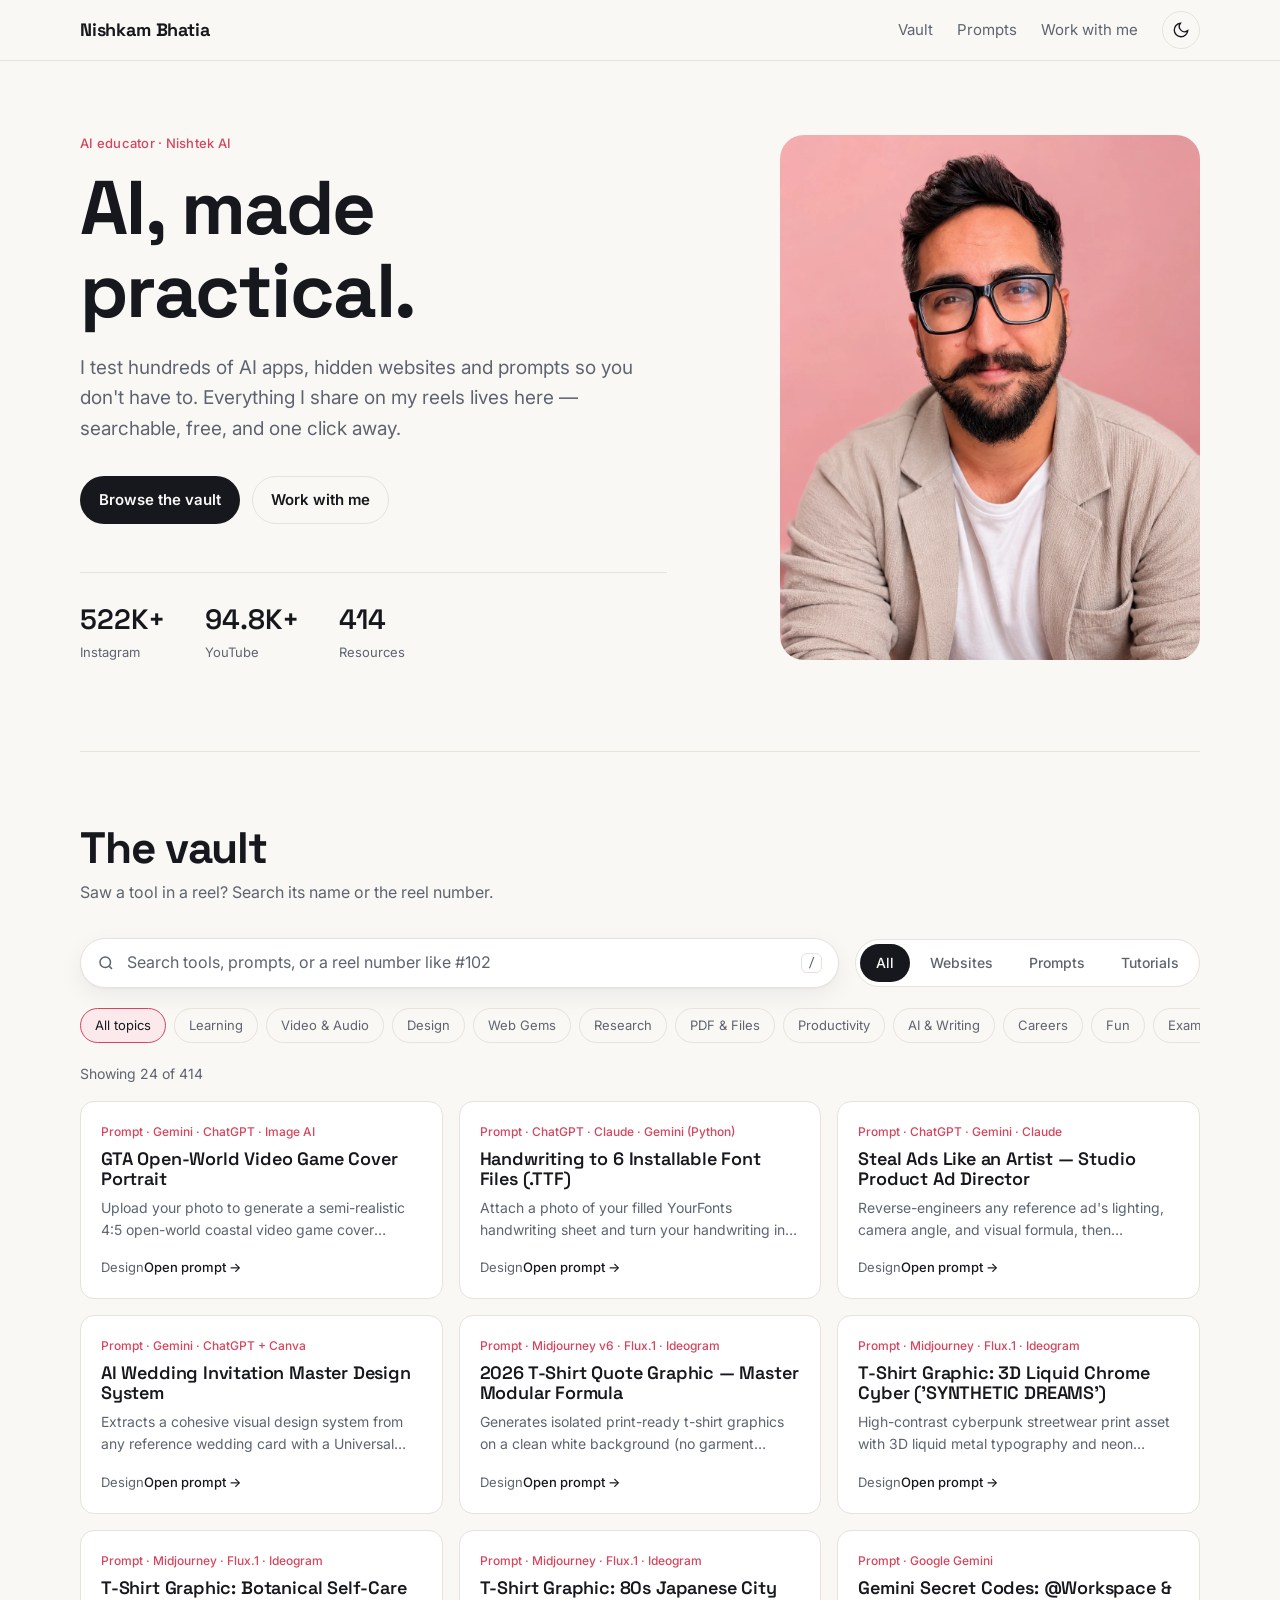
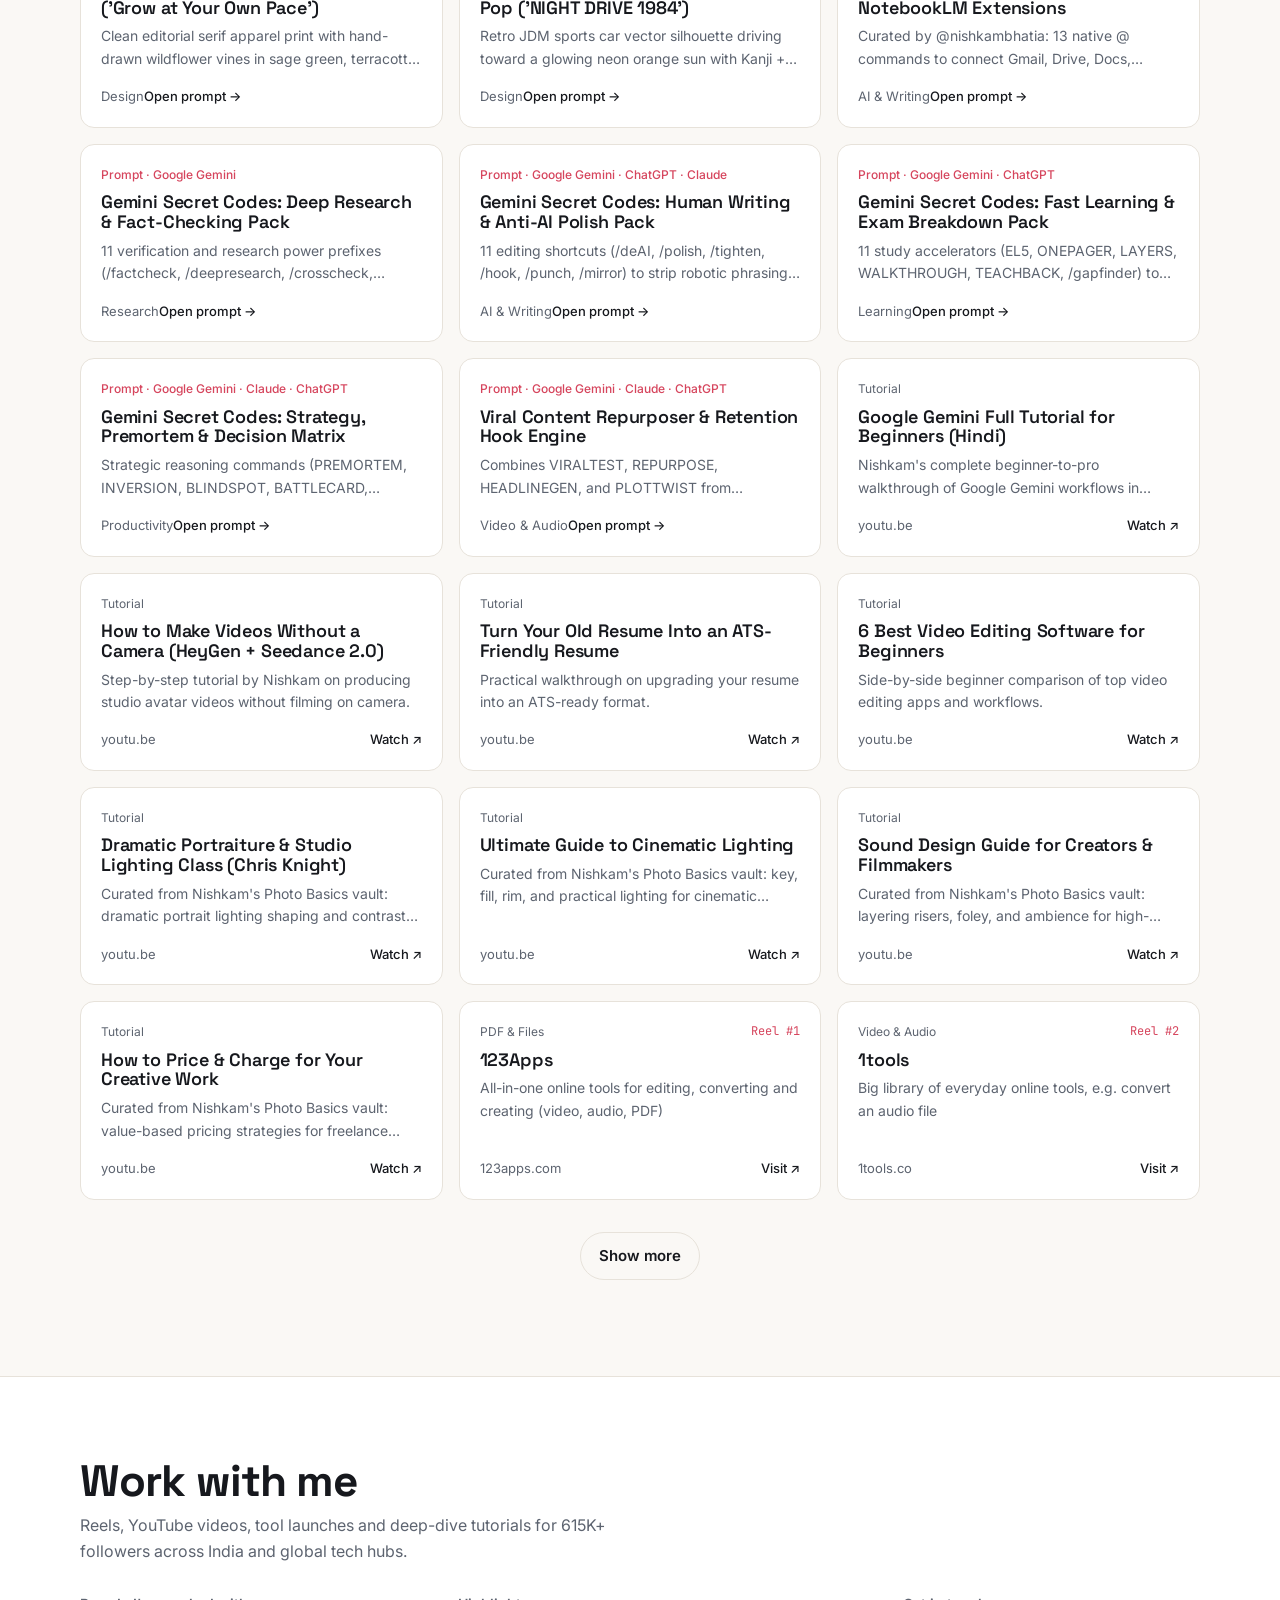
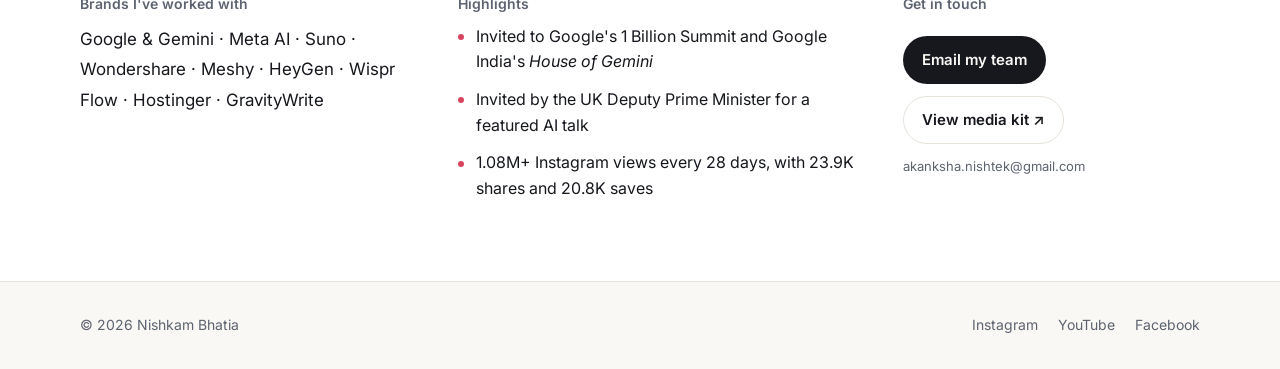
==== index.html @ 8a05dc9f "Redesign vault as a clean GitHub Pages site Split the single 438KB file into index.html, styles.css," ====
<!DOCTYPE html>
<html lang="en">
<head>
  <meta charset="UTF-8" />
  <meta name="viewport" content="width=device-width, initial-scale=1" />
  <title>Nishkam Bhatia — AI Tools, Prompts &amp; Websites</title>
  <meta name="description" content="Every AI tool, website and prompt Nishkam Bhatia (@nishkambhatia, Nishtek AI) shares — in one searchable place." />
  <meta property="og:title" content="Nishkam Bhatia — AI Tools, Prompts &amp; Websites" />
  <meta property="og:description" content="Every AI tool, website and prompt from my reels, in one searchable place." />
  <meta property="og:image" content="assets/portrait-light.webp" />
  <meta name="theme-color" content="#faf8f5" />
  <link rel="icon" href="data:image/svg+xml,<svg xmlns='http://www.w3.org/2000/svg' viewBox='0 0 64 64'><rect width='64' height='64' rx='16' fill='%2316181d'/><text x='50%' y='54%' text-anchor='middle' dominant-baseline='middle' font-family='Arial' font-weight='700' font-size='26' fill='white'>NB</text></svg>" />
  <link rel="preconnect" href="https://fonts.googleapis.com" />
  <link rel="preconnect" href="https://fonts.gstatic.com" crossorigin />
  <link href="https://fonts.googleapis.com/css2?family=Inter:wght@400;500;600&family=Space+Grotesk:wght@500;600;700&family=JetBrains+Mono:wght@400&display=swap" rel="stylesheet" />
  <script>
    try { var t = localStorage.getItem('nb_theme'); if (t) document.documentElement.dataset.theme = t; } catch (e) {}
  </script>
  <link rel="stylesheet" href="styles.css" />
</head>
<body>
  <a class="skip" href="#vault">Skip to the vault</a>

  <header class="site-header">
    <div class="wrap header-row">
      <a href="#top" class="brand">Nishkam Bhatia</a>
      <nav class="nav" aria-label="Main">
        <a href="#vault">Vault</a>
        <a href="#vault" data-jump="prompt">Prompts</a>
        <a href="#work">Work with me</a>
      </nav>
      <button type="button" id="themeBtn" class="icon-btn" aria-label="Switch light or dark theme">
        <svg class="i-moon" viewBox="0 0 24 24" aria-hidden="true"><path d="M21 12.8A9 9 0 1 1 11.2 3a7 7 0 0 0 9.8 9.8z"/></svg>
        <svg class="i-sun" viewBox="0 0 24 24" aria-hidden="true"><circle cx="12" cy="12" r="4.5"/><path d="M12 2v2M12 20v2M4.9 4.9l1.4 1.4M17.7 17.7l1.4 1.4M2 12h2M20 12h2M4.9 19.1l1.4-1.4M17.7 6.3l1.4-1.4"/></svg>
      </button>
    </div>
  </header>

  <main id="top">
    <!-- Hero -->
    <section class="hero wrap">
      <div class="hero-text">
        <p class="eyebrow">AI educator · Nishtek AI</p>
        <h1>AI, made practical.</h1>
        <p class="lead">
          I test hundreds of AI apps, hidden websites and prompts so you don't have to.
          Everything I share on my reels lives here — searchable, free, and one click away.
        </p>
        <div class="cta-row">
          <a class="btn btn-primary" href="#vault">Browse the vault</a>
          <a class="btn btn-ghost" href="#work">Work with me</a>
        </div>
        <dl class="stats">
          <div><dt>Instagram</dt><dd>522K+</dd></div>
          <div><dt>YouTube</dt><dd>94.8K+</dd></div>
          <div><dt>Resources</dt><dd id="statTotal">414</dd></div>
        </dl>
      </div>
      <figure class="portrait">
        <img class="p-light" src="assets/portrait-light.webp" alt="Nishkam Bhatia smiling, wearing glasses and a linen blazer" width="560" height="700" />
        <img class="p-dark" src="assets/portrait-dark.webp" alt="Nishkam Bhatia with arms crossed in a black t-shirt" width="560" height="700" />
      </figure>
    </section>

    <!-- Vault -->
    <section id="vault" class="vault wrap" aria-labelledby="vaultTitle">
      <div class="section-head">
        <h2 id="vaultTitle">The vault</h2>
        <p>Saw a tool in a reel? Search its name or the reel number.</p>
      </div>

      <div class="controls">
        <label class="search">
          <svg viewBox="0 0 24 24" aria-hidden="true"><circle cx="11" cy="11" r="7"/><path d="m20 20-3.5-3.5"/></svg>
          <span class="sr-only">Search the vault</span>
          <input id="search" type="search" placeholder="Search tools, prompts, or a reel number like #102" autocomplete="off" />
          <kbd>/</kbd>
        </label>

        <div class="tabs" role="tablist" aria-label="Resource type">
          <button role="tab" data-tab="all">All</button>
          <button role="tab" data-tab="website">Websites</button>
          <button role="tab" data-tab="prompt">Prompts</button>
          <button role="tab" data-tab="tutorial">Tutorials</button>
        </div>
      </div>

      <div id="chips" class="chips" aria-label="Filter by category"></div>

      <p id="count" class="count" aria-live="polite"></p>
      <div id="grid" class="grid"></div>
      <div id="empty" class="empty" hidden>
        <p>Nothing matches that yet.</p>
        <button type="button" class="btn btn-ghost" id="resetBtn">Clear filters</button>
      </div>
      <div class="more"><button type="button" id="moreBtn" class="btn btn-ghost">Show more</button></div>
    </section>

    <!-- Work with me -->
    <section id="work" class="work" aria-labelledby="workTitle">
      <div class="wrap">
        <div class="section-head">
          <h2 id="workTitle">Work with me</h2>
          <p>Reels, YouTube videos, tool launches and deep-dive tutorials for 615K+ followers across India and global tech hubs.</p>
        </div>

        <div class="work-grid">
          <div class="work-col">
            <h3>Brands I've worked with</h3>
            <p class="brands">Google &amp; Gemini · Meta AI · Suno · Wondershare · Meshy · HeyGen · Wispr Flow · Hostinger · GravityWrite</p>
          </div>
          <div class="work-col">
            <h3>Highlights</h3>
            <ul class="highlights">
              <li>Invited to Google's 1 Billion Summit and Google India's <em>House of Gemini</em></li>
              <li>Invited by the UK Deputy Prime Minister for a featured AI talk</li>
              <li>1.08M+ Instagram views every 28 days, with 23.9K shares and 20.8K saves</li>
            </ul>
          </div>
          <div class="work-col contact">
            <h3>Get in touch</h3>
            <a class="btn btn-primary" href="mailto:akanksha.nishtek@gmail.com?subject=Brand%20collaboration%20%E2%80%94%20Nishkam%20Bhatia">Email my team</a>
            <a class="btn btn-ghost" href="https://nishkam-b.github.io/nishkam-media-kit/" target="_blank" rel="noopener">View media kit ↗</a>
            <p class="small">akanksha.nishtek@gmail.com</p>
          </div>
        </div>
      </div>
    </section>
  </main>

  <footer class="footer">
    <div class="wrap footer-row">
      <p>© <span id="year">2026</span> Nishkam Bhatia</p>
      <nav aria-label="Social">
        <a href="https://www.instagram.com/nishkambhatia" target="_blank" rel="noopener">Instagram</a>
        <a href="https://www.youtube.com/@nishtek" target="_blank" rel="noopener">YouTube</a>
        <a href="https://www.facebook.com/nishtekai" target="_blank" rel="noopener">Facebook</a>
      </nav>
    </div>
  </footer>

  <!-- Prompt dialog -->
  <dialog id="promptDialog" class="dialog" aria-labelledby="pdTitle">
    <form method="dialog" class="dialog-inner">
      <header class="dialog-head">
        <div>
          <p id="pdModel" class="eyebrow"></p>
          <h3 id="pdTitle"></h3>
        </div>
        <button class="icon-btn" value="close" aria-label="Close">
          <svg viewBox="0 0 24 24" aria-hidden="true"><path d="M18 6 6 18M6 6l12 12"/></svg>
        </button>
      </header>
      <div class="dialog-body">
        <p id="pdDesc" class="muted"></p>
        <div id="pdVars" class="vars" hidden></div>
        <label for="pdText" class="label">Prompt — edit freely</label>
        <textarea id="pdText" rows="10" spellcheck="false"></textarea>
      </div>
      <footer class="dialog-foot">
        <button class="btn btn-ghost" value="close">Close</button>
        <button type="button" id="pdCopy" class="btn btn-primary">Copy prompt</button>
      </footer>
    </form>
  </dialog>

  <div id="toast" class="toast" role="status" aria-live="polite"></div>

  <script src="assets/vault.js"></script>
  <script src="app.js"></script>
</body>
</html>
---- styles.css ----
/* ---------- Tokens ---------- */
:root {
  --bg: #faf8f5;
  --surface: #ffffff;
  --ink: #16181d;
  --muted: #5d6470;
  --line: #e7e2da;
  --accent: #d6455d;          /* rose — echoes the pink portrait */
  --accent-ink: #ffffff;
  --accent-soft: #fbe9ec;
  --code-bg: #16181d;
  --code-ink: #e9edf2;
  --radius: 14px;
  --shadow: 0 1px 2px rgba(22,24,29,.04), 0 8px 24px rgba(22,24,29,.06);
  --display: 'Space Grotesk', system-ui, sans-serif;
  --body: 'Inter', system-ui, -apple-system, sans-serif;
  --mono: 'JetBrains Mono', ui-monospace, monospace;
  color-scheme: light;
}
@media (prefers-color-scheme: dark) {
  :root:not([data-theme="light"]) {
    --bg: #0d0f13; --surface: #15181e; --ink: #eef0f3; --muted: #9aa1ad; --line: #242933;
    --accent: #ff8a4c; --accent-ink: #15181e; --accent-soft: #2a1d16;
    --code-bg: #0a0c0f; --shadow: none; color-scheme: dark;
  }
}
:root[data-theme="dark"] {
  --bg: #0d0f13; --surface: #15181e; --ink: #eef0f3; --muted: #9aa1ad; --line: #242933;
  --accent: #ff8a4c; --accent-ink: #15181e; --accent-soft: #2a1d16;
  --code-bg: #0a0c0f; --shadow: none; color-scheme: dark;
}

/* ---------- Base ---------- */
*, *::before, *::after { box-sizing: border-box; }
html { scroll-behavior: smooth; scroll-padding-top: 72px; }
body {
  margin: 0; background: var(--bg); color: var(--ink);
  font: 400 16px/1.6 var(--body); -webkit-font-smoothing: antialiased;
  overflow-x: hidden;
}
h1, h2, h3 { font-family: var(--display); line-height: 1.1; letter-spacing: -0.02em; margin: 0; }
p { margin: 0; }
a { color: inherit; }
img { max-width: 100%; display: block; }
button { font: inherit; color: inherit; cursor: pointer; }
:focus-visible { outline: 2px solid var(--accent); outline-offset: 2px; border-radius: 6px; }
.wrap { width: min(1120px, 100% - 32px); margin-inline: auto; }
.sr-only { position: absolute; width: 1px; height: 1px; overflow: hidden; clip: rect(0 0 0 0); }
.skip { position: absolute; left: -999px; }
.skip:focus { left: 16px; top: 12px; z-index: 100; background: var(--surface); padding: 8px 12px; border-radius: 8px; }
.muted { color: var(--muted); }
.small { font-size: 13px; color: var(--muted); }
.eyebrow { font-size: 13px; font-weight: 500; color: var(--accent); letter-spacing: .02em; }

/* ---------- Buttons ---------- */
.btn {
  display: inline-flex; align-items: center; justify-content: center; gap: 8px;
  padding: 11px 18px; border-radius: 999px; font-weight: 600; font-size: 15px;
  text-decoration: none; border: 1px solid transparent; transition: transform .15s, background .15s, border-color .15s;
}
.btn:hover { transform: translateY(-1px); }
.btn-primary { background: var(--ink); color: var(--bg); }
.btn-ghost { background: transparent; border-color: var(--line); }
.btn-ghost:hover { border-color: var(--ink); }
.icon-btn {
  width: 38px; height: 38px; display: grid; place-items: center;
  border: 1px solid var(--line); border-radius: 999px; background: transparent;
}
.icon-btn svg { width: 18px; height: 18px; fill: none; stroke: currentColor; stroke-width: 1.8; stroke-linecap: round; }

/* ---------- Header ---------- */
.site-header {
  position: sticky; top: 0; z-index: 20;
  background: color-mix(in srgb, var(--bg) 85%, transparent);
  backdrop-filter: blur(10px); border-bottom: 1px solid var(--line);
}
.header-row { height: 60px; display: flex; align-items: center; gap: 24px; }
.brand { font-family: var(--display); font-weight: 700; font-size: 18px; text-decoration: none; letter-spacing: -0.01em; }
.nav { display: flex; gap: 24px; margin-left: auto; font-size: 15px; }
.nav a { text-decoration: none; color: var(--muted); }
.nav a:hover { color: var(--ink); }
.i-sun { display: none; }
:root[data-theme="dark"] .i-sun { display: block; }
:root[data-theme="dark"] .i-moon { display: none; }
@media (prefers-color-scheme: dark) {
  :root:not([data-theme="light"]) .i-sun { display: block; }
  :root:not([data-theme="light"]) .i-moon { display: none; }
}

/* ---------- Hero ---------- */
.hero {
  display: grid; grid-template-columns: 1.25fr 1fr; gap: 64px; align-items: center;
  padding-block: 72px 88px;
}
.hero h1 { font-size: clamp(44px, 7vw, 76px); margin: 12px 0 20px; }
.lead { font-size: 19px; color: var(--muted); max-width: 32em; }
.cta-row { display: flex; flex-wrap: wrap; gap: 12px; margin-top: 32px; }
.stats { display: flex; gap: 40px; margin: 48px 0 0; padding-top: 24px; border-top: 1px solid var(--line); }
.stats div { display: flex; flex-direction: column-reverse; }
.stats dt { font-size: 13px; color: var(--muted); }
.stats dd { margin: 0; font-family: var(--display); font-weight: 600; font-size: 28px; }
.portrait { margin: 0; justify-self: end; width: 100%; max-width: 420px; }
.portrait img { width: 100%; height: auto; aspect-ratio: 4 / 5; object-fit: cover; object-position: top; border-radius: 24px; }
.p-dark { display: none !important; }
:root[data-theme="dark"] .p-light { display: none !important; }
:root[data-theme="dark"] .p-dark { display: block !important; }
@media (prefers-color-scheme: dark) {
  :root:not([data-theme="light"]) .p-light { display: none !important; }
  :root:not([data-theme="light"]) .p-dark { display: block !important; }
}

/* ---------- Section heads ---------- */
.section-head { margin-bottom: 32px; }
.section-head h2 { font-size: clamp(32px, 4.5vw, 44px); }
.section-head p { color: var(--muted); margin-top: 8px; max-width: 36em; }

/* ---------- Vault ---------- */
.vault { padding-block: 72px 96px; border-top: 1px solid var(--line); }
.controls { display: flex; gap: 16px; align-items: center; flex-wrap: wrap; }
.search {
  flex: 1 1 360px; display: flex; align-items: center; gap: 10px;
  background: var(--surface); border: 1px solid var(--line); border-radius: 999px;
  padding: 0 16px; height: 50px; box-shadow: var(--shadow);
}
.search:focus-within { border-color: var(--ink); }
.search svg { width: 18px; height: 18px; fill: none; stroke: var(--muted); stroke-width: 2; flex: none; }
.search input { flex: 1; min-width: 0; border: 0; outline: 0; background: transparent; font: inherit; color: var(--ink); }
.search input::placeholder { color: var(--muted); }
.search kbd { font: 12px var(--mono); color: var(--muted); border: 1px solid var(--line); border-radius: 6px; padding: 1px 6px; }
.tabs { display: flex; gap: 4px; padding: 4px; background: var(--surface); border: 1px solid var(--line); border-radius: 999px; }
.tabs button { border: 0; background: transparent; padding: 8px 16px; border-radius: 999px; font-size: 14px; font-weight: 500; color: var(--muted); }
.tabs button[aria-selected="true"] { background: var(--ink); color: var(--bg); }

.chips { display: flex; gap: 8px; overflow-x: auto; padding: 20px 0 4px; scrollbar-width: none; }
.chips::-webkit-scrollbar { display: none; }
.chip {
  flex: none; border: 1px solid var(--line); background: transparent; border-radius: 999px;
  padding: 6px 14px; font-size: 13px; color: var(--muted); white-space: nowrap;
}
.chip:hover { color: var(--ink); border-color: var(--muted); }
.chip[aria-pressed="true"] { background: var(--accent-soft); border-color: var(--accent); color: var(--ink); }
.count { font-size: 14px; color: var(--muted); margin: 16px 0; }

.grid { display: grid; grid-template-columns: repeat(3, 1fr); gap: 16px; }
.card {
  position: relative; display: flex; flex-direction: column; gap: 8px; text-align: left;
  padding: 20px; background: var(--surface); border: 1px solid var(--line); border-radius: var(--radius);
  text-decoration: none; transition: border-color .15s, transform .15s;
}
.card:hover { border-color: var(--ink); transform: translateY(-2px); }
.card-top { display: flex; justify-content: space-between; gap: 8px; font-size: 12px; color: var(--muted); }
.card-top .reel { font-family: var(--mono); color: var(--accent); }
.card h3 { font-size: 18px; font-weight: 600; letter-spacing: -0.01em; }
.card p { font-size: 14px; color: var(--muted); display: -webkit-box; -webkit-line-clamp: 2; -webkit-box-orient: vertical; overflow: hidden; }
.card-foot { margin-top: auto; padding-top: 8px; font-size: 13px; color: var(--muted); display: flex; justify-content: space-between; }
.card-foot .go { color: var(--ink); font-weight: 500; }
.card.is-prompt { font: inherit; color: inherit; }
.card.is-prompt .card-top span:first-child { color: var(--accent); font-weight: 500; }
.empty { text-align: center; padding: 48px 0; color: var(--muted); display: grid; gap: 16px; justify-items: center; }
.empty[hidden] { display: none; }
.more { display: flex; justify-content: center; margin-top: 32px; }
.more[hidden] { display: none; }

/* ---------- Work ---------- */
.work { background: var(--surface); border-block: 1px solid var(--line); padding-block: 80px; }
.work-grid { display: grid; grid-template-columns: 1fr 1.2fr 0.9fr; gap: 48px; }
.work-col h3 { font-size: 14px; font-family: var(--body); font-weight: 600; letter-spacing: 0; color: var(--muted); margin-bottom: 12px; }
.brands { font-size: 17px; line-height: 1.8; }
.highlights { margin: 0; padding: 0; list-style: none; display: grid; gap: 12px; }
.highlights li { padding-left: 18px; position: relative; }
.highlights li::before { content: ""; position: absolute; left: 0; top: .65em; width: 6px; height: 6px; border-radius: 50%; background: var(--accent); }
.contact { display: flex; flex-direction: column; align-items: flex-start; gap: 12px; }

/* ---------- Footer ---------- */
.footer { padding-block: 32px; font-size: 14px; color: var(--muted); }
.footer-row { display: flex; justify-content: space-between; gap: 16px; flex-wrap: wrap; }
.footer nav { display: flex; gap: 20px; }
.footer a { text-decoration: none; }
.footer a:hover { color: var(--ink); }

/* ---------- Dialog ---------- */
.dialog {
  width: min(680px, 100% - 32px); max-height: 88vh; padding: 0; border: 1px solid var(--line);
  border-radius: 20px; background: var(--surface); color: var(--ink);
}
.dialog::backdrop { background: rgba(10, 12, 15, .55); backdrop-filter: blur(3px); }
.dialog-inner { display: flex; flex-direction: column; max-height: 88vh; }
.dialog-head { display: flex; justify-content: space-between; gap: 16px; padding: 20px 24px; border-bottom: 1px solid var(--line); }
.dialog-head h3 { font-size: 22px; margin-top: 4px; }
.dialog-body { padding: 20px 24px; overflow-y: auto; display: grid; gap: 16px; }
.dialog-foot { display: flex; justify-content: flex-end; gap: 10px; padding: 16px 24px; border-top: 1px solid var(--line); }
.vars { display: grid; grid-template-columns: repeat(auto-fit, minmax(200px, 1fr)); gap: 12px; }
.vars[hidden] { display: none; }
.vars label { display: grid; gap: 4px; font-size: 13px; color: var(--muted); }
.vars input, textarea {
  font: inherit; color: var(--ink); background: var(--bg); border: 1px solid var(--line);
  border-radius: 10px; padding: 9px 12px; width: 100%;
}
.label { font-size: 13px; color: var(--muted); margin-bottom: -8px; }
textarea { font: 13px/1.6 var(--mono); background: var(--code-bg); color: var(--code-ink); border-color: transparent; resize: vertical; }

/* ---------- Toast ---------- */
.toast {
  position: fixed; left: 50%; bottom: 24px; transform: translate(-50%, 20px); opacity: 0; pointer-events: none;
  background: var(--ink); color: var(--bg); padding: 10px 18px; border-radius: 999px; font-size: 14px; font-weight: 500;
  transition: opacity .2s, transform .2s; z-index: 200;
}
.toast.show { opacity: 1; transform: translate(-50%, 0); }

/* ---------- Responsive ---------- */
@media (max-width: 900px) {
  .hero { grid-template-columns: 1fr; gap: 40px; padding-block: 40px 64px; }
  .portrait { justify-self: start; max-width: 340px; order: -1; }
  .grid { grid-template-columns: repeat(2, 1fr); }
  .work-grid { grid-template-columns: 1fr; gap: 36px; }
}
@media (max-width: 600px) {
  .nav { display: none; }
  #themeBtn { margin-left: auto; }
  .portrait { max-width: 128px; }
  .portrait img { aspect-ratio: 1; border-radius: 50%; object-position: center 15%; }
  .hero { gap: 24px; padding-top: 32px; }
  .lead { font-size: 17px; }
  .stats { gap: 24px; }
  .stats dd { font-size: 22px; }
  .grid { grid-template-columns: 1fr; }
  .tabs { width: 100%; overflow-x: auto; }
  .tabs button { flex: 1; padding: 8px 10px; }
  .search kbd { display: none; }
  .vault { padding-block: 56px 72px; }
  .work { padding-block: 56px; }
}
@media (prefers-reduced-motion: reduce) {
  html { scroll-behavior: auto; }
  * { transition: none !important; }
}
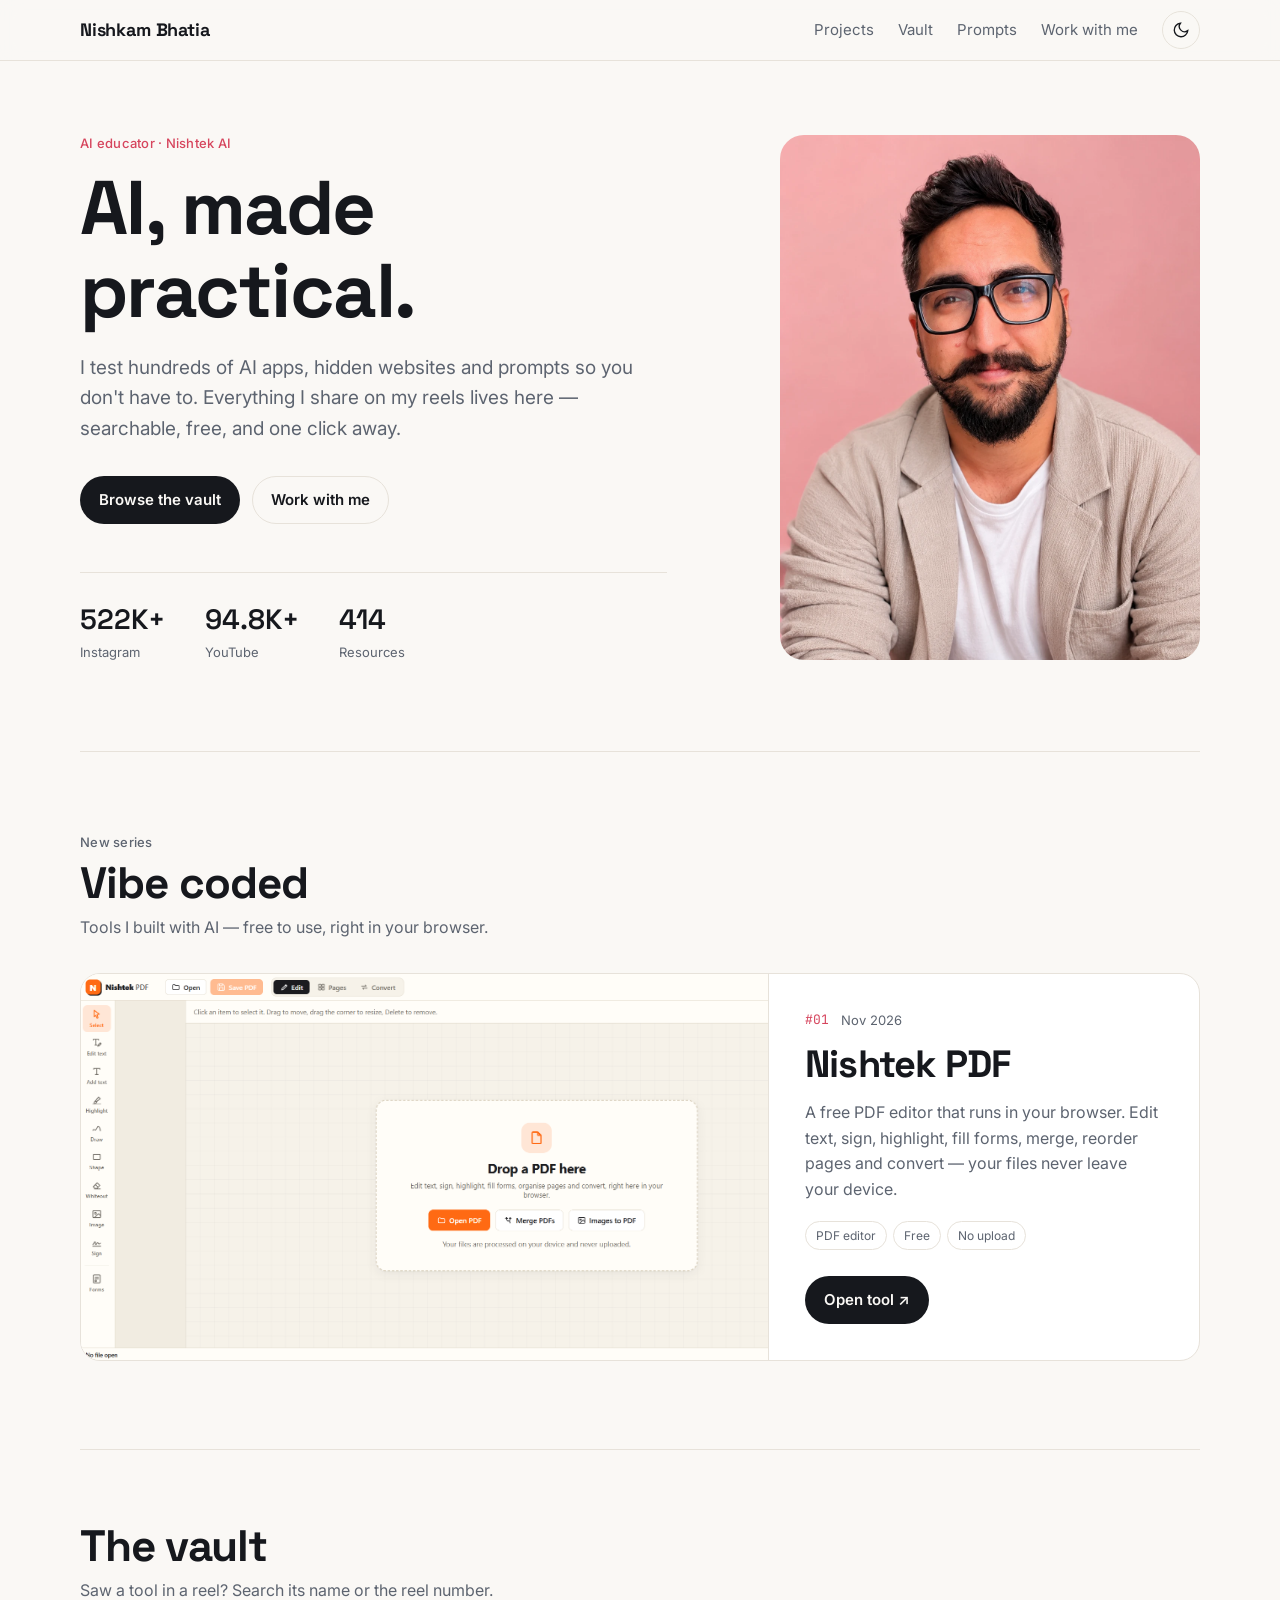
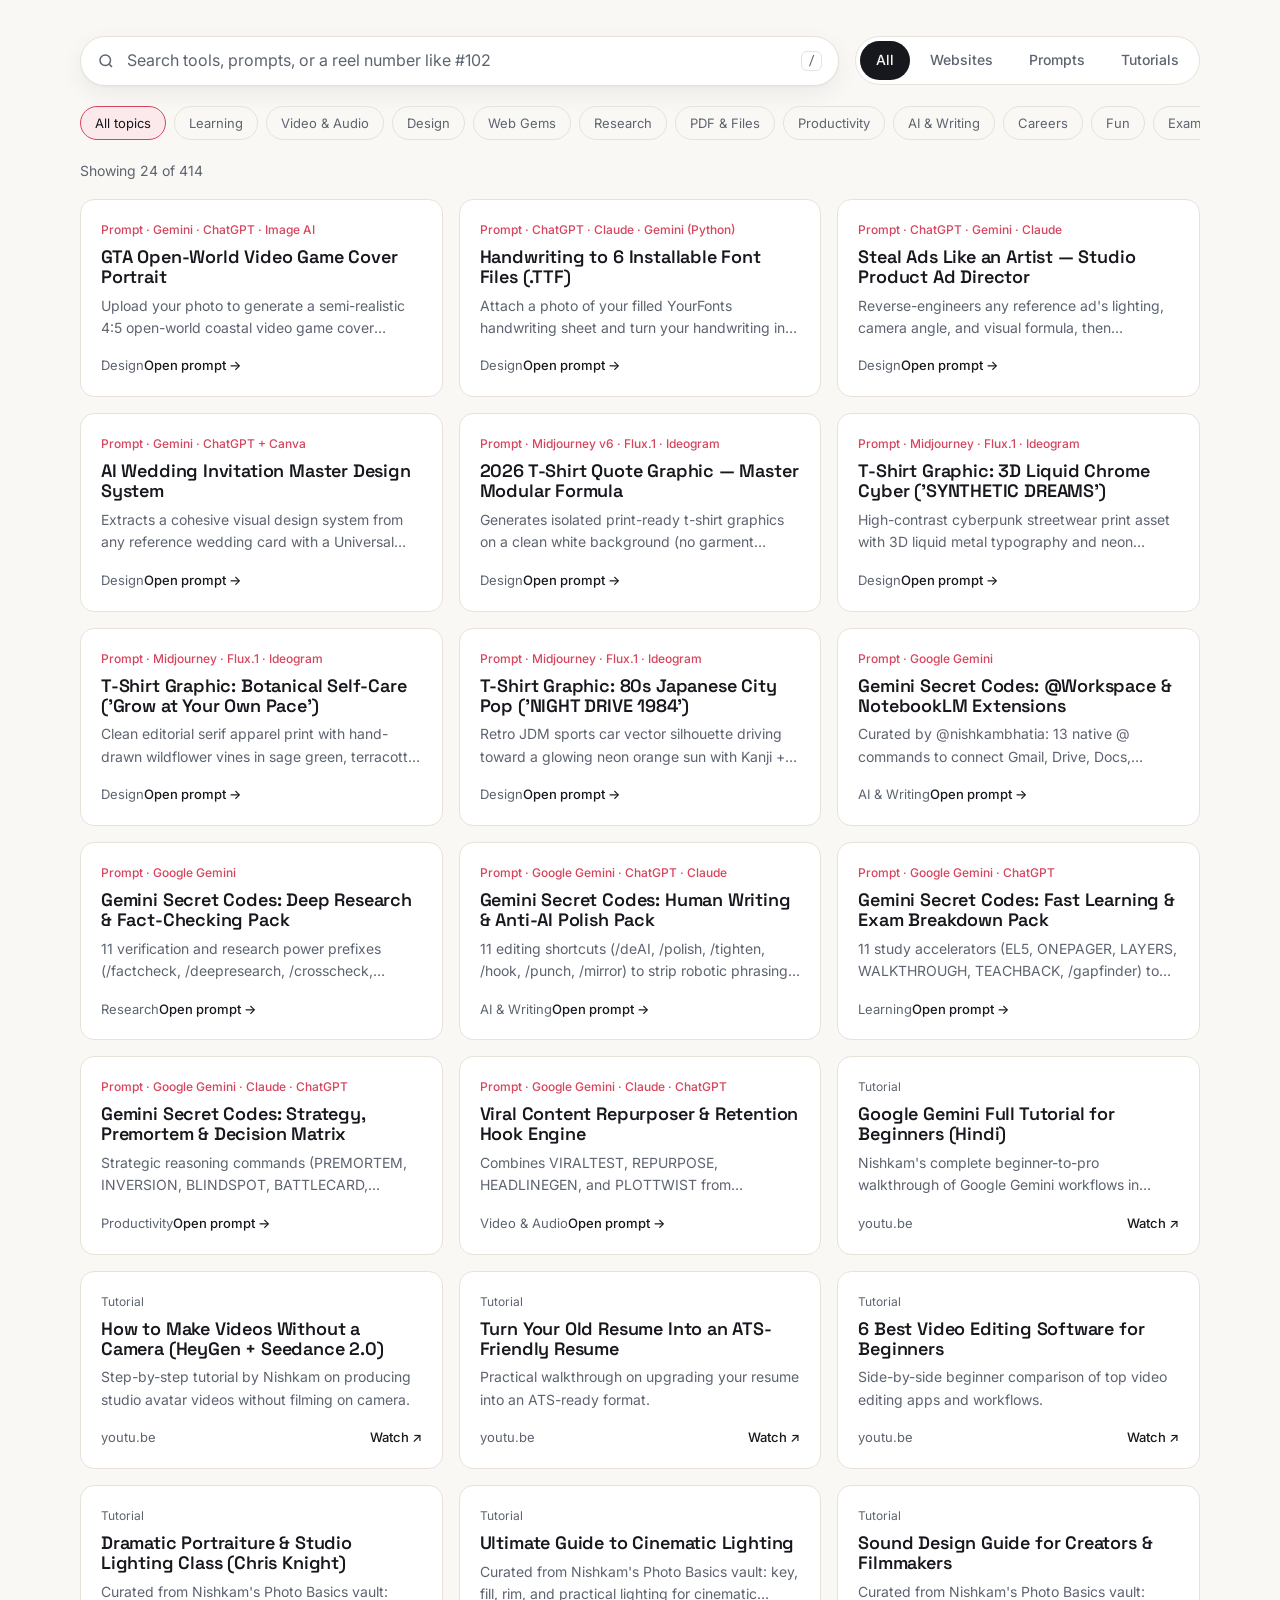
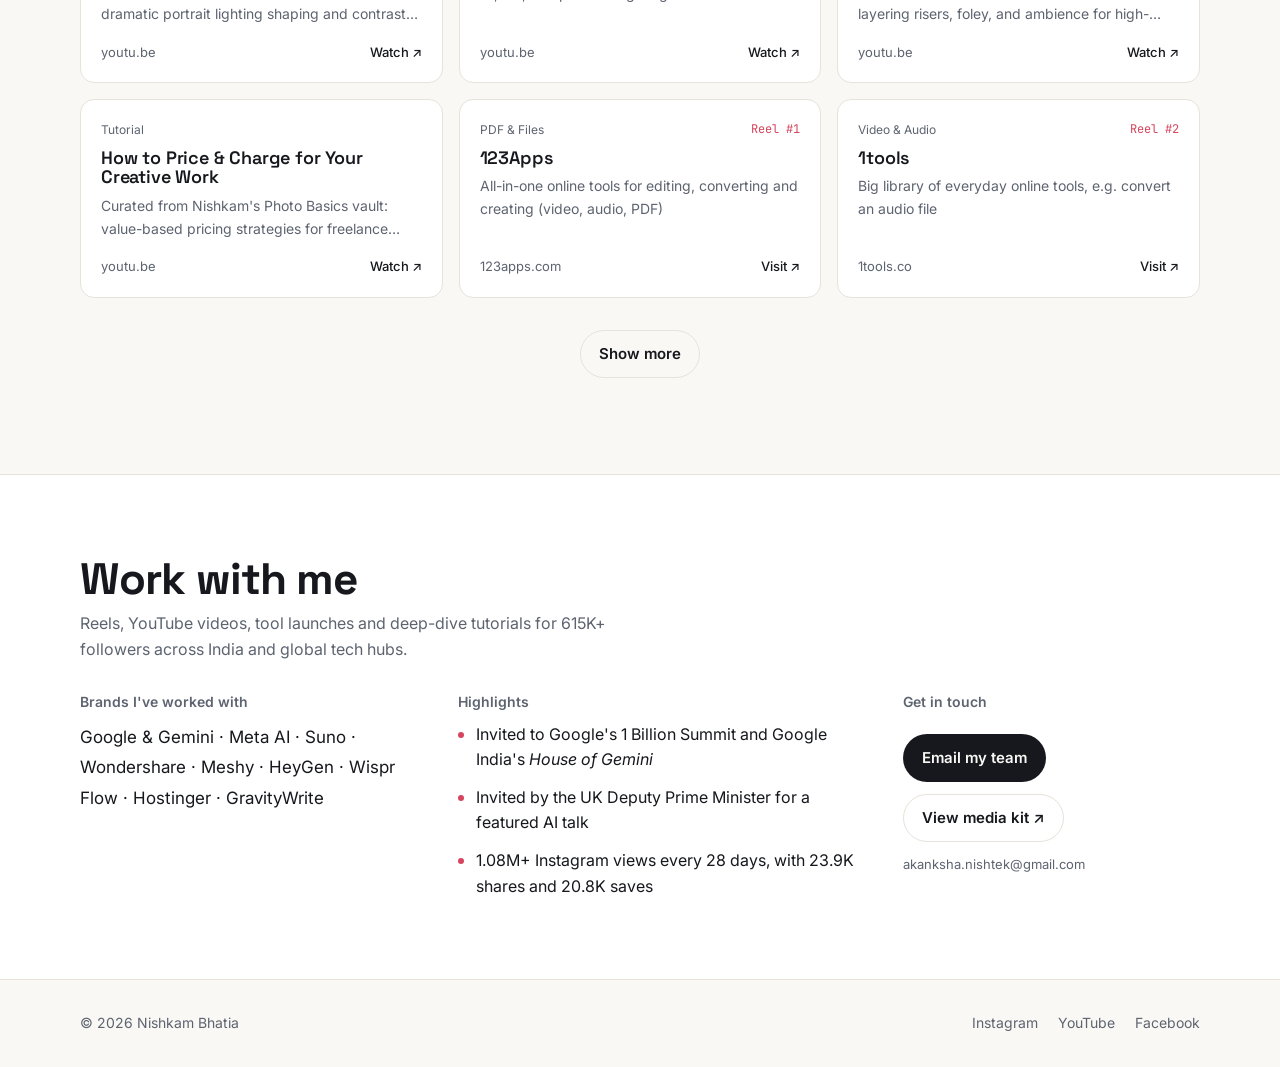
==== commit e3e460b5: "Add Vibe coded projects section with Nishtek PDF Co-Authored-By: Claude Opus 5.5 <noreply@anthropic." ====
--- a/index.html
+++ b/index.html
@@ -25,6 +25,7 @@
     <div class="wrap header-row">
       <a href="#top" class="brand">Nishkam Bhatia</a>
       <nav class="nav" aria-label="Main">
+        <a href="#projects">Projects</a>
         <a href="#vault">Vault</a>
         <a href="#vault" data-jump="prompt">Prompts</a>
         <a href="#work">Work with me</a>
@@ -60,6 +61,16 @@
         <img class="p-light" src="assets/portrait-light.webp" alt="Nishkam Bhatia smiling, wearing glasses and a linen blazer" width="560" height="700" />
         <img class="p-dark" src="assets/portrait-dark.webp" alt="Nishkam Bhatia with arms crossed in a black t-shirt" width="560" height="700" />
       </figure>
+    </section>
+
+    <!-- Vibe coded projects -->
+    <section id="projects" class="projects wrap" aria-labelledby="projectsTitle">
+      <div class="section-head">
+        <p class="eyebrow">New series</p>
+        <h2 id="projectsTitle">Vibe coded</h2>
+        <p>Tools I built with AI — free to use, right in your browser.</p>
+      </div>
+      <div id="projectList" class="project-list"></div>
     </section>
 
     <!-- Vault -->
@@ -167,6 +178,7 @@
   <div id="toast" class="toast" role="status" aria-live="polite"></div>
 
   <script src="assets/vault.js"></script>
+  <script src="assets/projects.js"></script>
   <script src="app.js"></script>
 </body>
 </html>
--- a/styles.css
+++ b/styles.css
@@ -114,6 +114,35 @@
 .section-head h2 { font-size: clamp(32px, 4.5vw, 44px); }
 .section-head p { color: var(--muted); margin-top: 8px; max-width: 36em; }
 
+/* ---------- Vibe coded projects ---------- */
+.projects { padding-block: 72px 88px; border-top: 1px solid var(--line); }
+.projects[hidden] { display: none; }
+.projects .section-head h2 { margin-top: 6px; }
+.project-list { display: grid; grid-template-columns: repeat(2, 1fr); gap: 20px; }
+.project {
+  display: flex; flex-direction: column; text-decoration: none; overflow: hidden;
+  background: var(--surface); border: 1px solid var(--line); border-radius: 20px;
+  transition: border-color .15s, transform .15s;
+}
+.project:hover { border-color: var(--ink); transform: translateY(-2px); }
+.project-shot { background: var(--bg); border-bottom: 1px solid var(--line); overflow: hidden; }
+.project-shot img { width: 100%; height: auto; aspect-ratio: 16 / 9; object-fit: cover; object-position: top left; transition: transform .4s; }
+.project:hover .project-shot img { transform: scale(1.02); }
+.project-body { padding: 24px; display: flex; flex-direction: column; gap: 10px; flex: 1; }
+.project-meta { display: flex; gap: 12px; font-size: 13px; color: var(--muted); }
+.project-meta .reel { font-family: var(--mono); color: var(--accent); }
+.project h3 { font-size: 24px; }
+.project p { color: var(--muted); }
+.tags { list-style: none; margin: 4px 0 0; padding: 0; display: flex; flex-wrap: wrap; gap: 6px; }
+.tags li { font-size: 12px; padding: 4px 10px; border-radius: 999px; border: 1px solid var(--line); color: var(--muted); }
+.project-cta { align-self: flex-start; margin-top: auto; }
+.project.is-featured { grid-column: 1 / -1; display: grid; grid-template-columns: 1.6fr 1fr; }
+.project.is-featured .project-shot { border-bottom: 0; border-right: 1px solid var(--line); }
+.project.is-featured .project-shot img { height: 100%; aspect-ratio: auto; min-height: 320px; }
+.project.is-featured .project-body { padding: 36px; justify-content: center; gap: 14px; }
+.project.is-featured h3 { font-size: clamp(28px, 3.4vw, 38px); }
+.project.is-featured .project-cta { margin-top: 12px; }
+
 /* ---------- Vault ---------- */
 .vault { padding-block: 72px 96px; border-top: 1px solid var(--line); }
 .controls { display: flex; gap: 16px; align-items: center; flex-wrap: wrap; }
@@ -213,6 +242,11 @@
   .portrait { justify-self: start; max-width: 340px; order: -1; }
   .grid { grid-template-columns: repeat(2, 1fr); }
   .work-grid { grid-template-columns: 1fr; gap: 36px; }
+  .project-list { grid-template-columns: 1fr; }
+  .project.is-featured { display: flex; }
+  .project.is-featured .project-shot { border-right: 0; border-bottom: 1px solid var(--line); }
+  .project.is-featured .project-shot img { aspect-ratio: 16 / 9; min-height: 0; }
+  .project.is-featured .project-body { padding: 24px; }
 }
 @media (max-width: 600px) {
   .nav { display: none; }
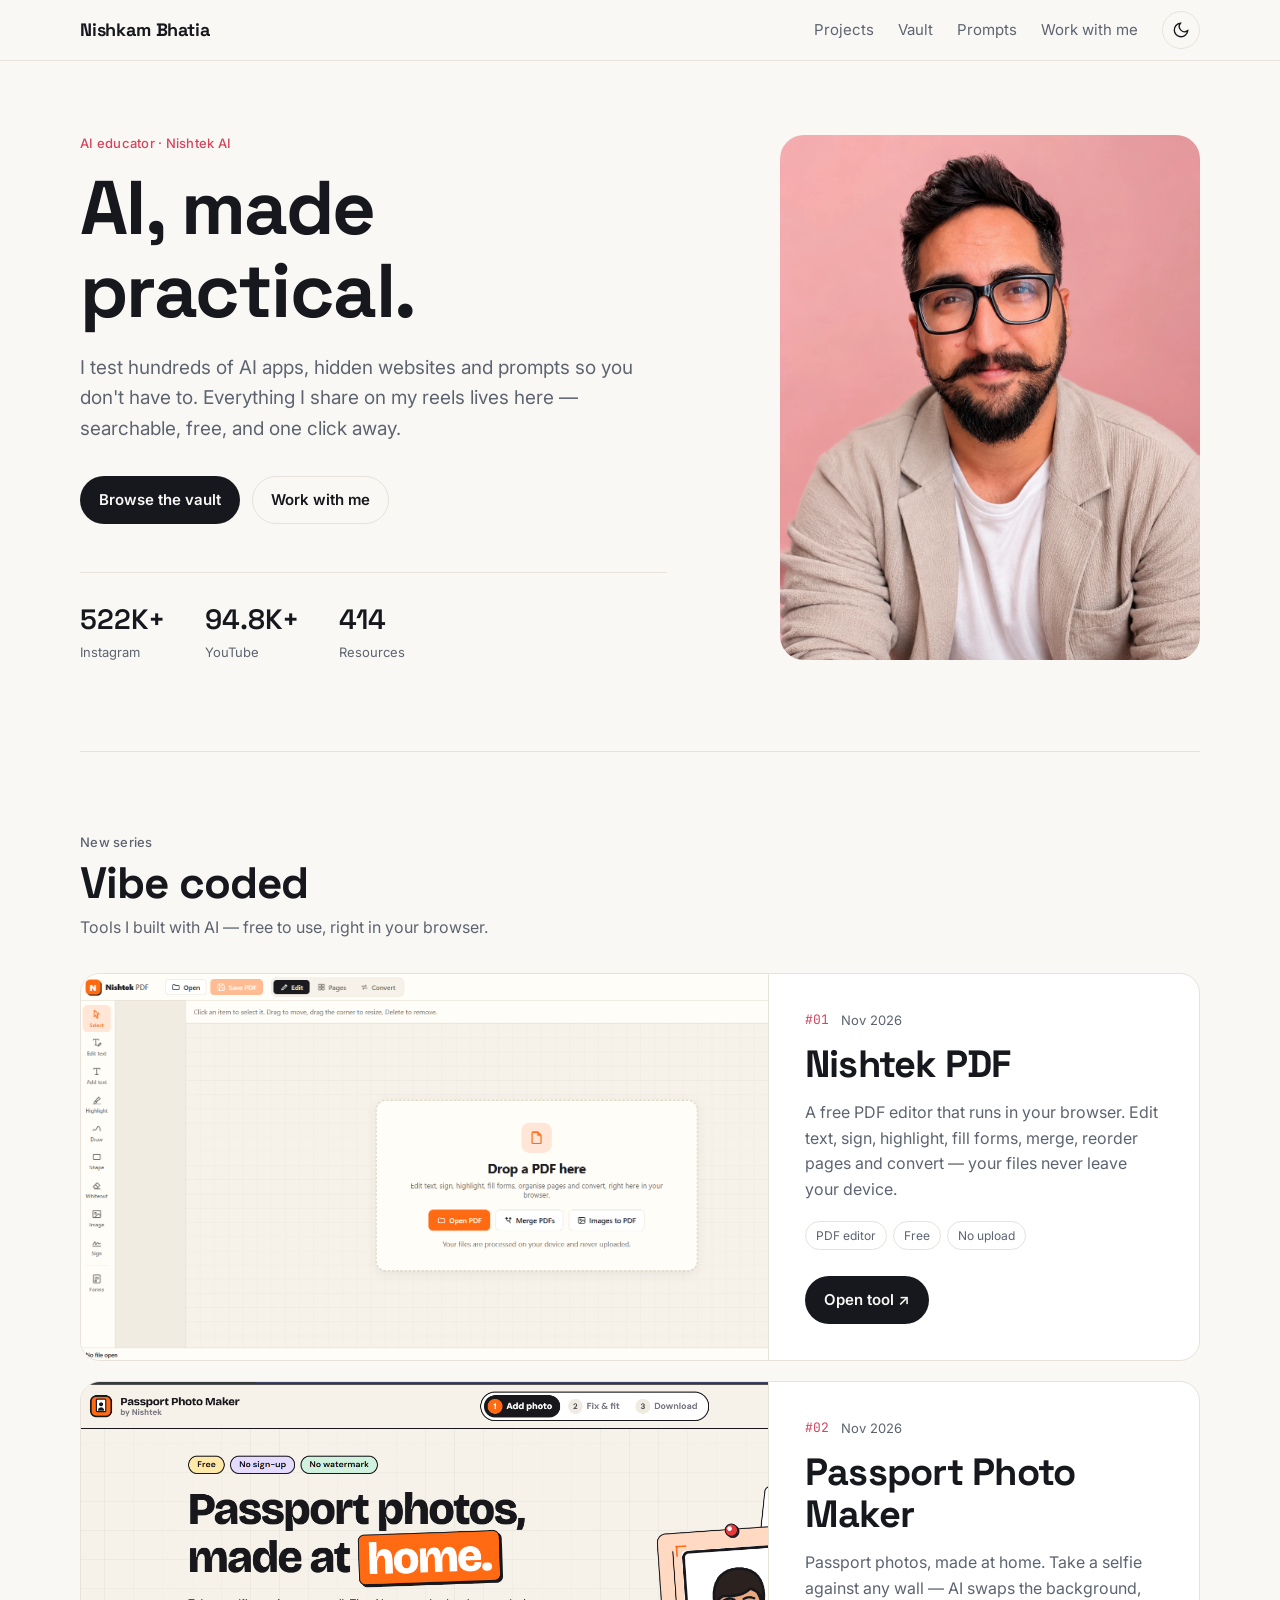
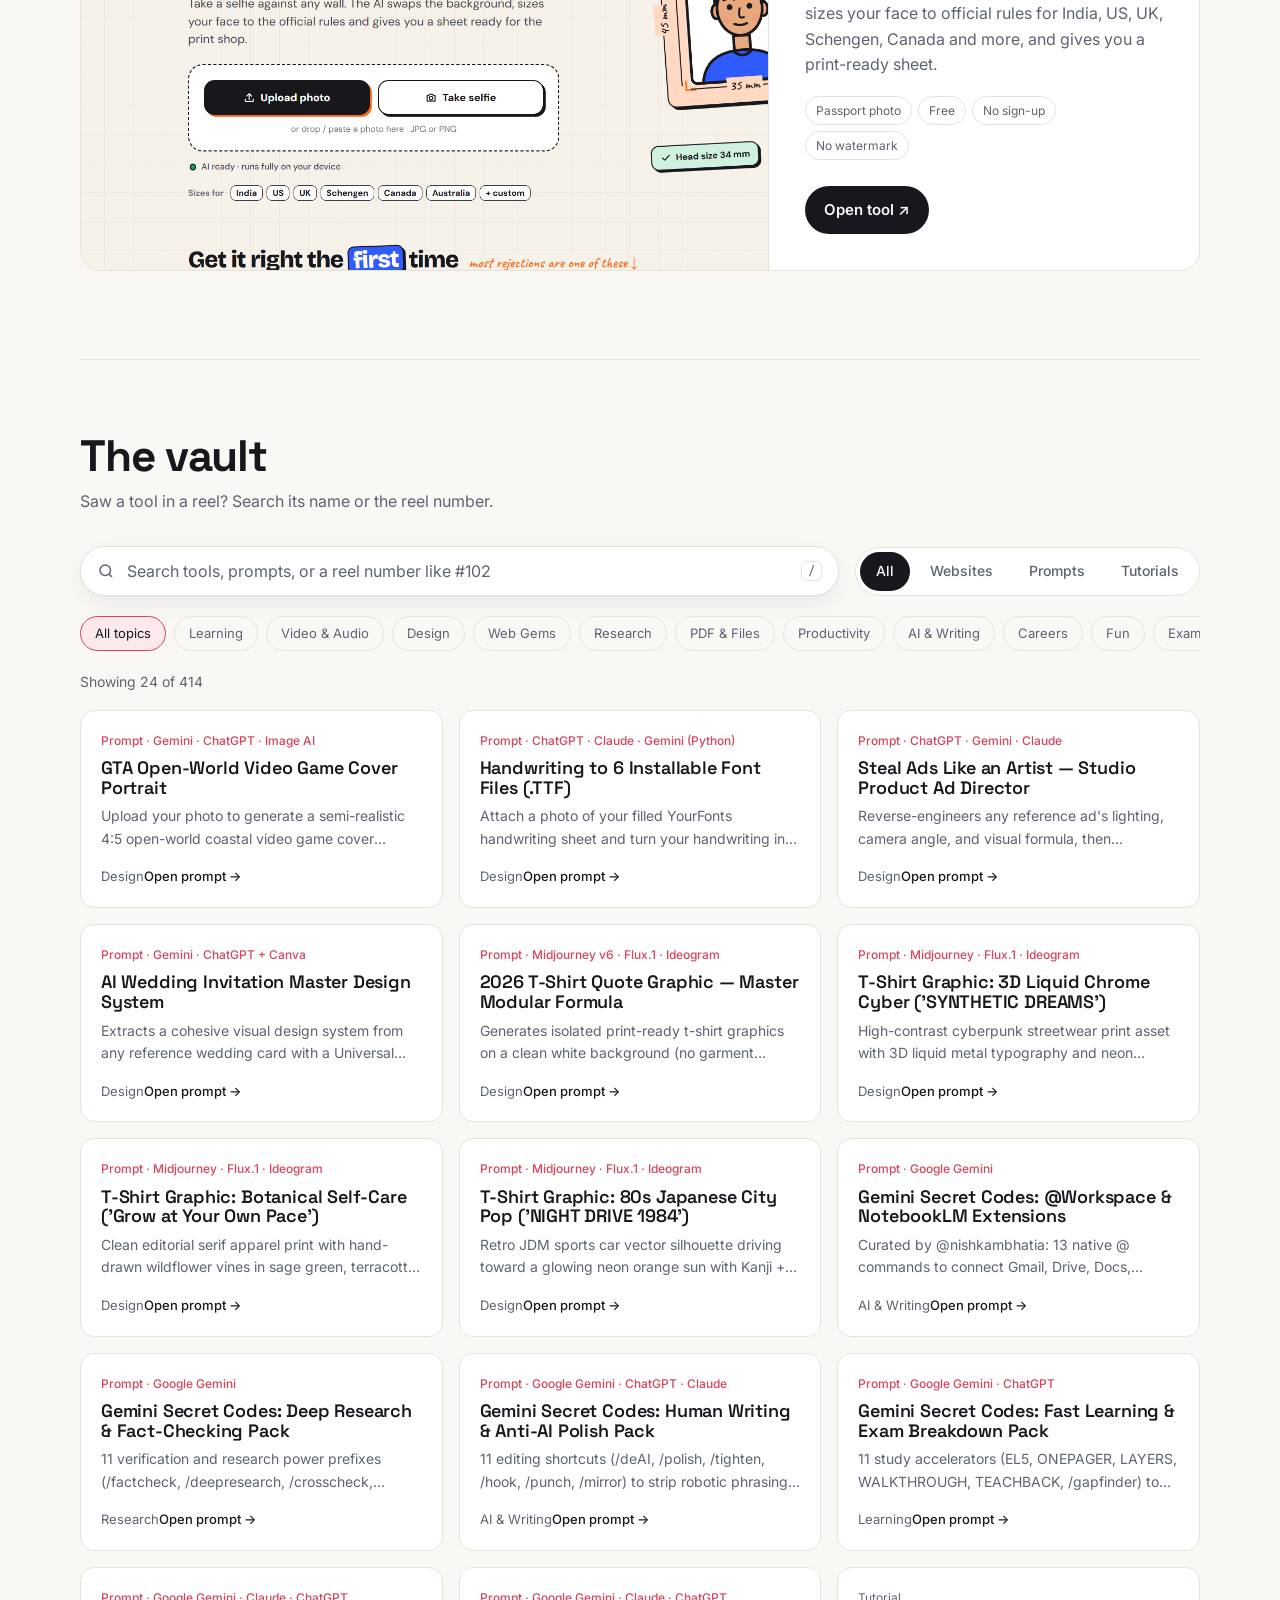
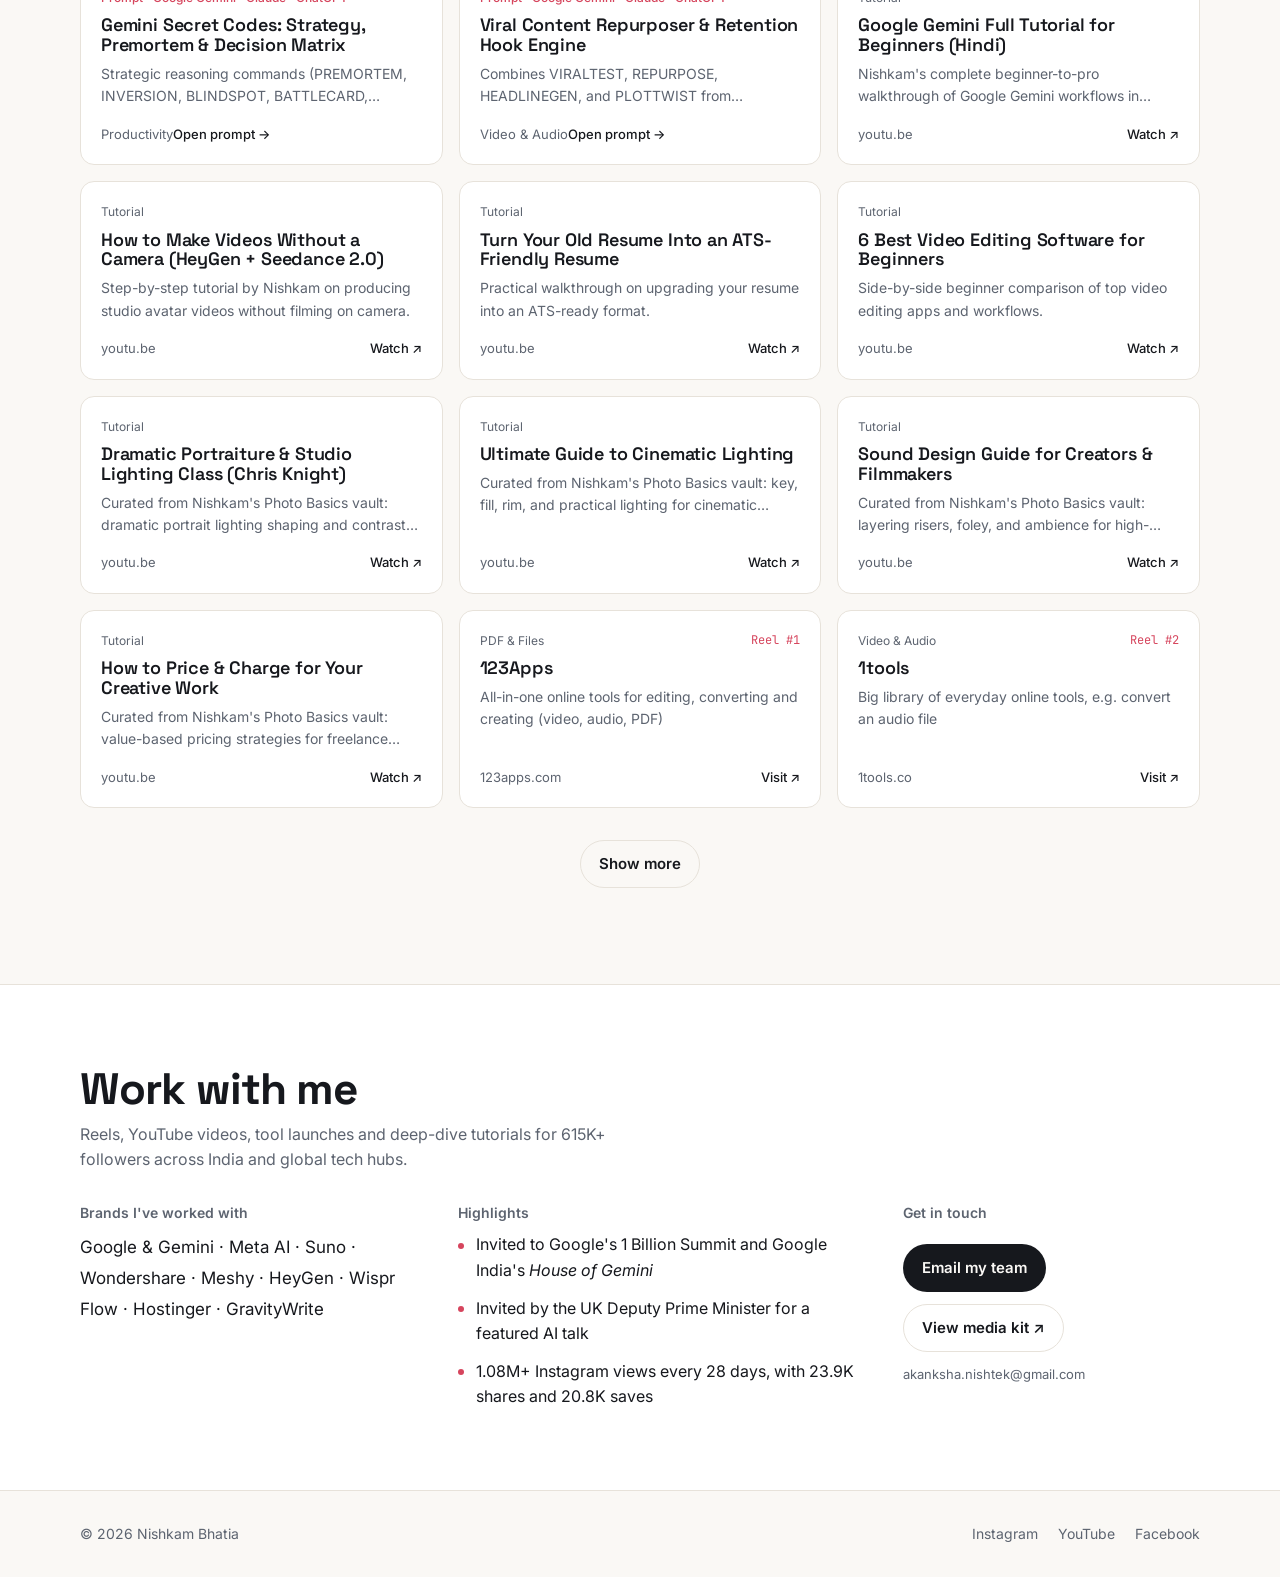
==== commit a1a28c88: "Update index.html" ====
--- a/index.html
+++ b/index.html
@@ -131,7 +131,7 @@
           <div class="work-col contact">
             <h3>Get in touch</h3>
             <a class="btn btn-primary" href="mailto:akanksha.nishtek@gmail.com?subject=Brand%20collaboration%20%E2%80%94%20Nishkam%20Bhatia">Email my team</a>
-            <a class="btn btn-ghost" href="https://nishkam-b.github.io/nishkam-media-kit/" target="_blank" rel="noopener">View media kit ↗</a>
+            <a class="btn btn-ghost" href="https://nishtek.in/nishkam-media-kit/" target="_blank" rel="noopener">View media kit ↗</a>
             <p class="small">akanksha.nishtek@gmail.com</p>
           </div>
         </div>
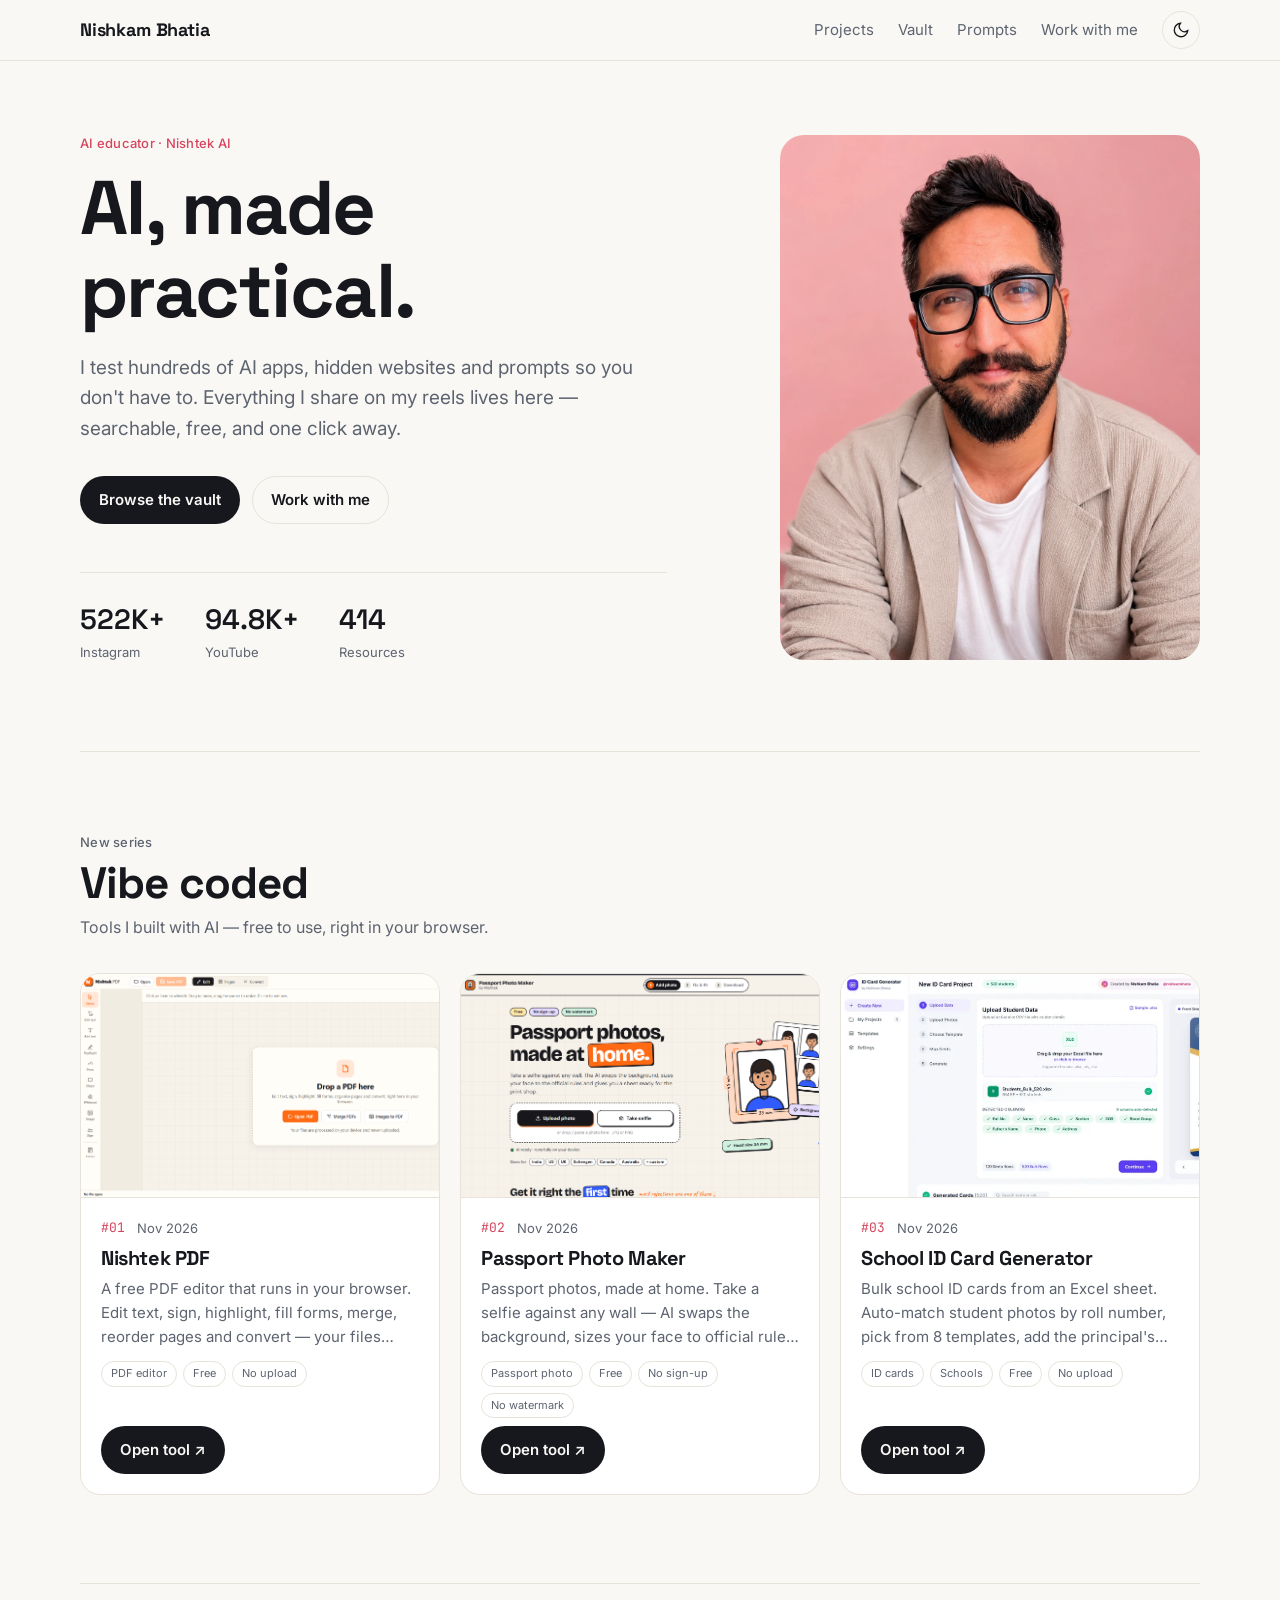
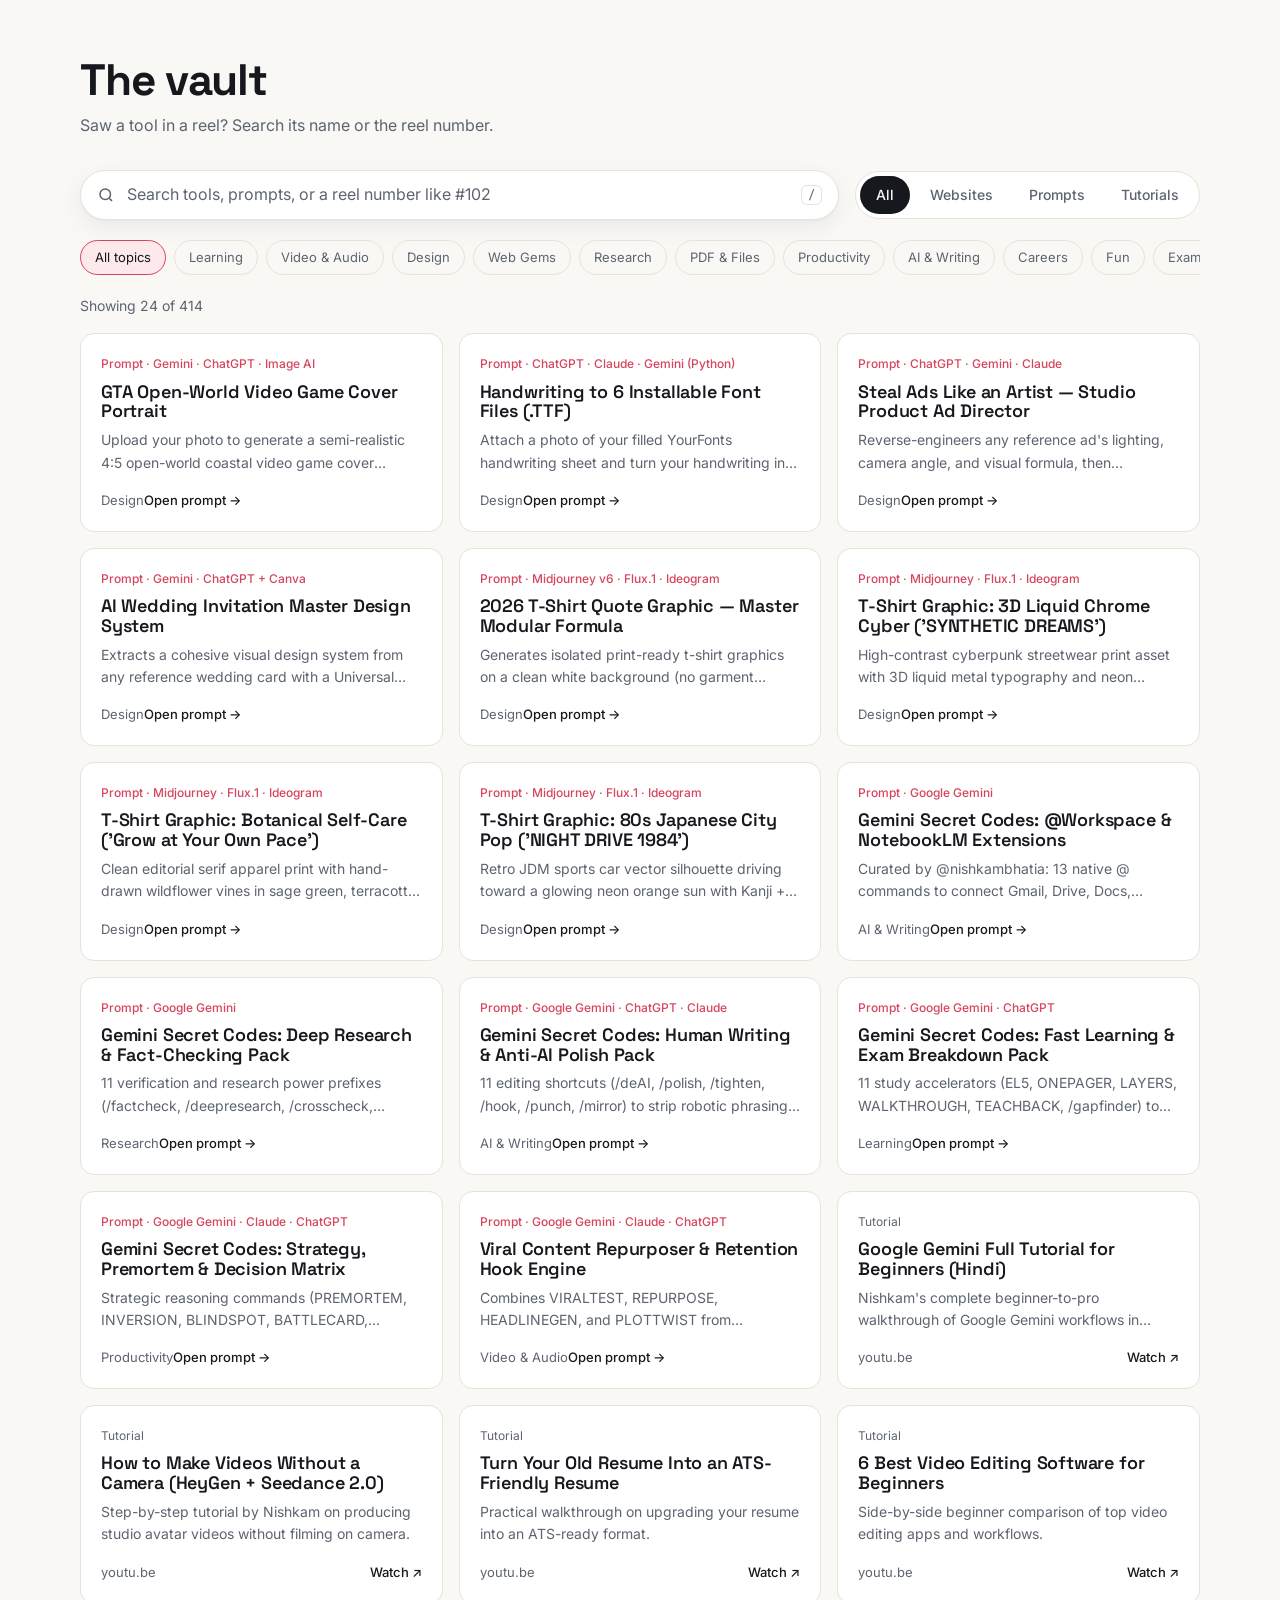
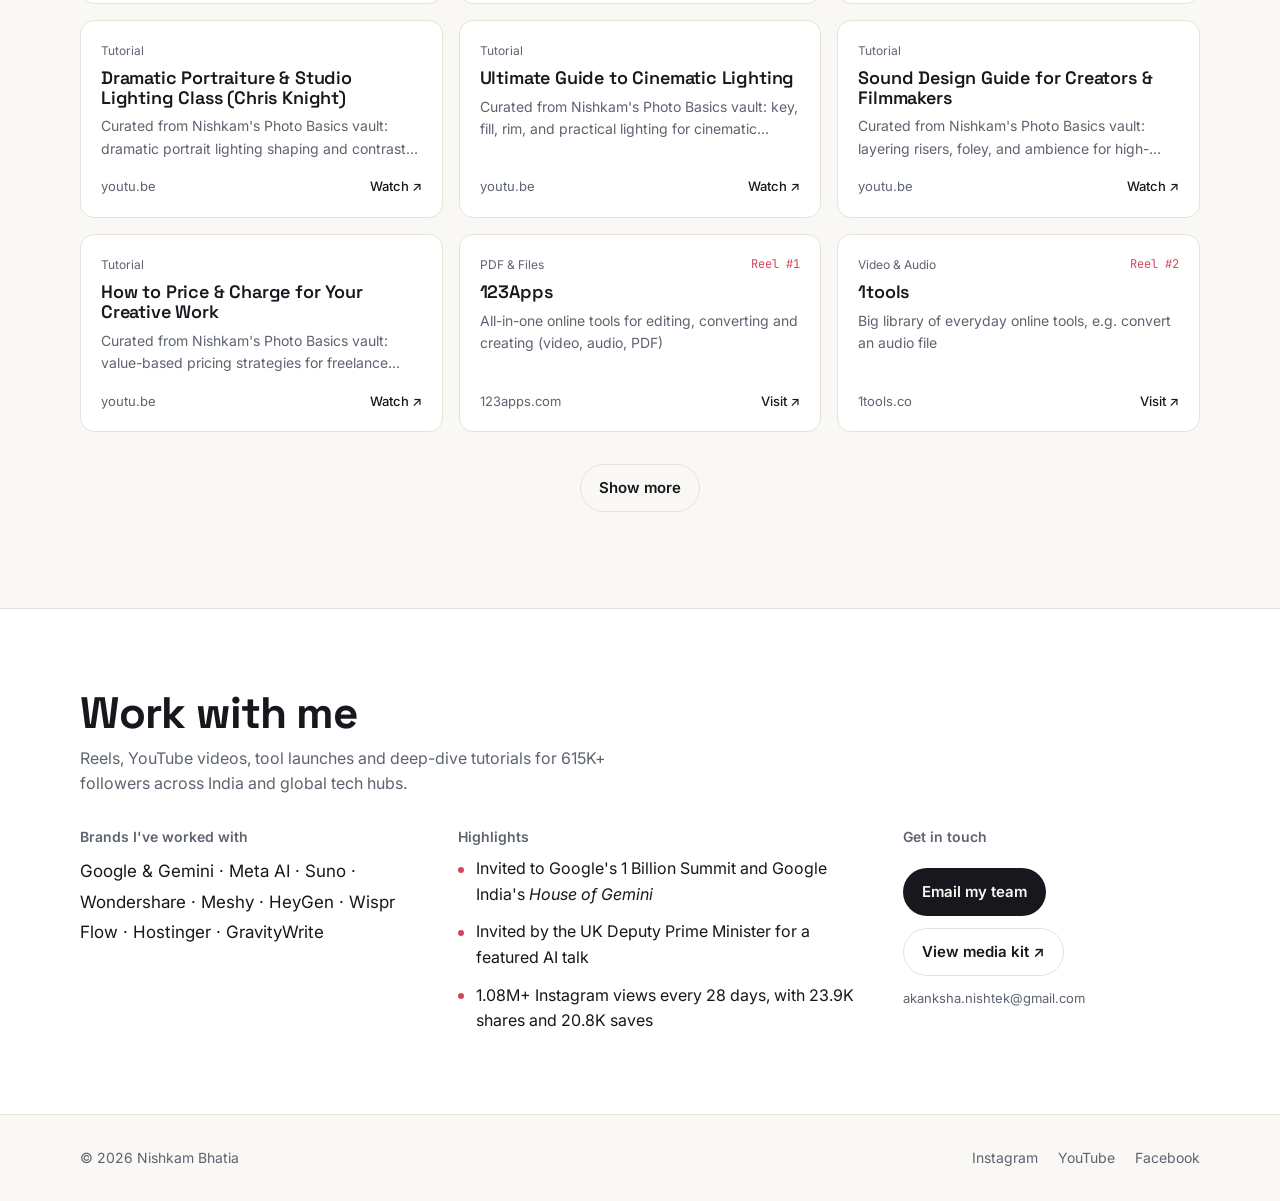
==== commit 97c668d9: "Cache-bust CSS/JS so updates show immediately" ====
--- a/index.html
+++ b/index.html
@@ -1,6 +1,14 @@
 <!DOCTYPE html>
 <html lang="en">
 <head>
+<!-- Google tag (gtag.js) -->
+<script async src="https://www.googletagmanager.com/gtag/js?id=G-S7WQTK27LE"></script>
+<script>
+  window.dataLayer = window.dataLayer || [];
+  function gtag(){dataLayer.push(arguments);}
+  gtag('js', new Date());
+  gtag('config', 'G-S7WQTK27LE');
+</script>
   <meta charset="UTF-8" />
   <meta name="viewport" content="width=device-width, initial-scale=1" />
   <title>Nishkam Bhatia — AI Tools, Prompts &amp; Websites</title>
@@ -16,7 +24,7 @@
   <script>
     try { var t = localStorage.getItem('nb_theme'); if (t) document.documentElement.dataset.theme = t; } catch (e) {}
   </script>
-  <link rel="stylesheet" href="styles.css" />
+  <link rel="stylesheet" href="styles.css?v=20261121" />
 </head>
 <body>
   <a class="skip" href="#vault">Skip to the vault</a>
@@ -177,8 +185,8 @@
 
   <div id="toast" class="toast" role="status" aria-live="polite"></div>
 
-  <script src="assets/vault.js"></script>
-  <script src="assets/projects.js"></script>
-  <script src="app.js"></script>
+  <script src="assets/vault.js?v=20261121"></script>
+  <script src="assets/projects.js?v=20261121"></script>
+  <script src="app.js?v=20261121"></script>
 </body>
 </html>
--- a/styles.css
+++ b/styles.css
@@ -268,3 +268,14 @@
   html { scroll-behavior: auto; }
   * { transition: none !important; }
 }
+
+/* ---------- Vibe coded: 3-column tool grid ---------- */
+.project-list { grid-template-columns: repeat(3, minmax(0, 1fr)); gap: 20px; }
+.project .project-shot img { aspect-ratio: 16 / 10; object-position: top left; }
+.project-body { padding: 20px; gap: 8px; }
+.project h3 { font-size: 20px; }
+.project p { font-size: 15px; display: -webkit-box; -webkit-line-clamp: 3; -webkit-box-orient: vertical; overflow: hidden; }
+.project .tags li { font-size: 11px; padding: 3px 9px; }
+.project-cta { margin-top: auto; }
+@media (max-width: 960px) { .project-list { grid-template-columns: repeat(2, minmax(0, 1fr)); } }
+@media (max-width: 600px) { .project-list { grid-template-columns: 1fr; } }
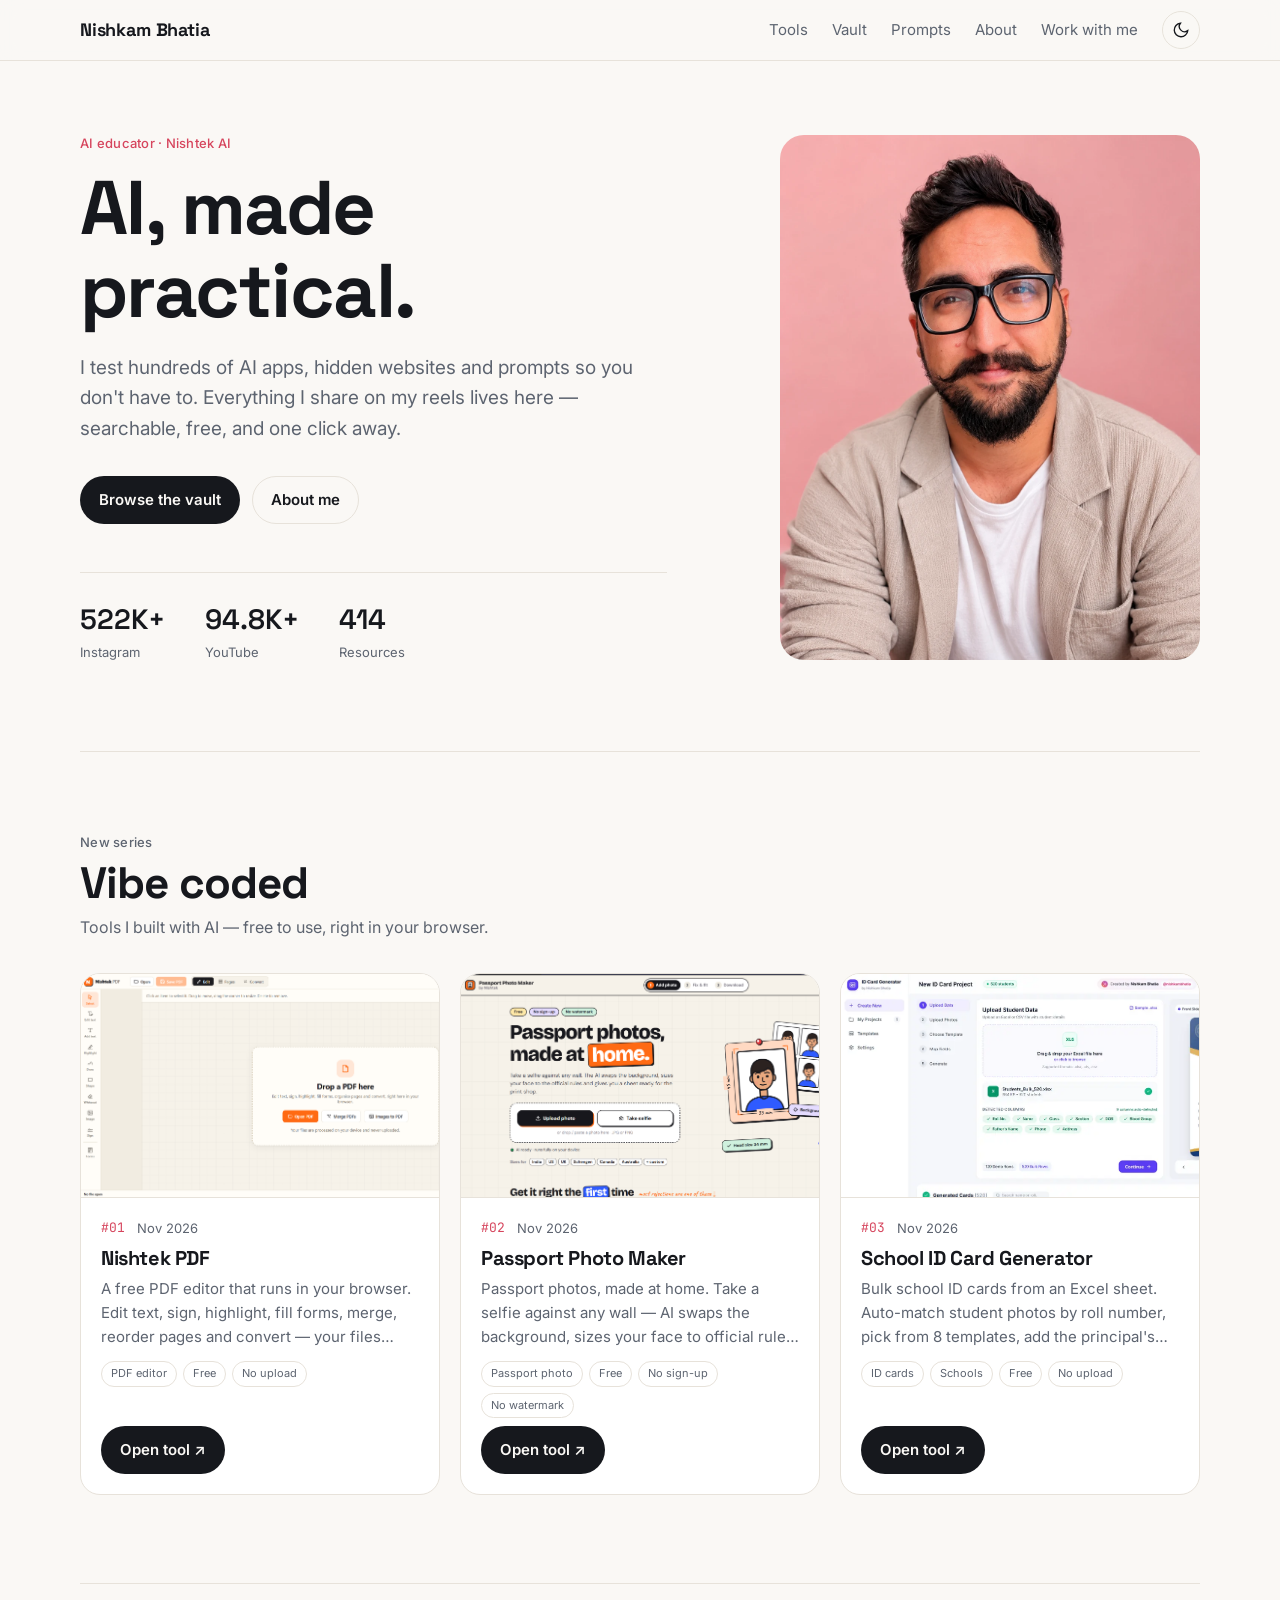
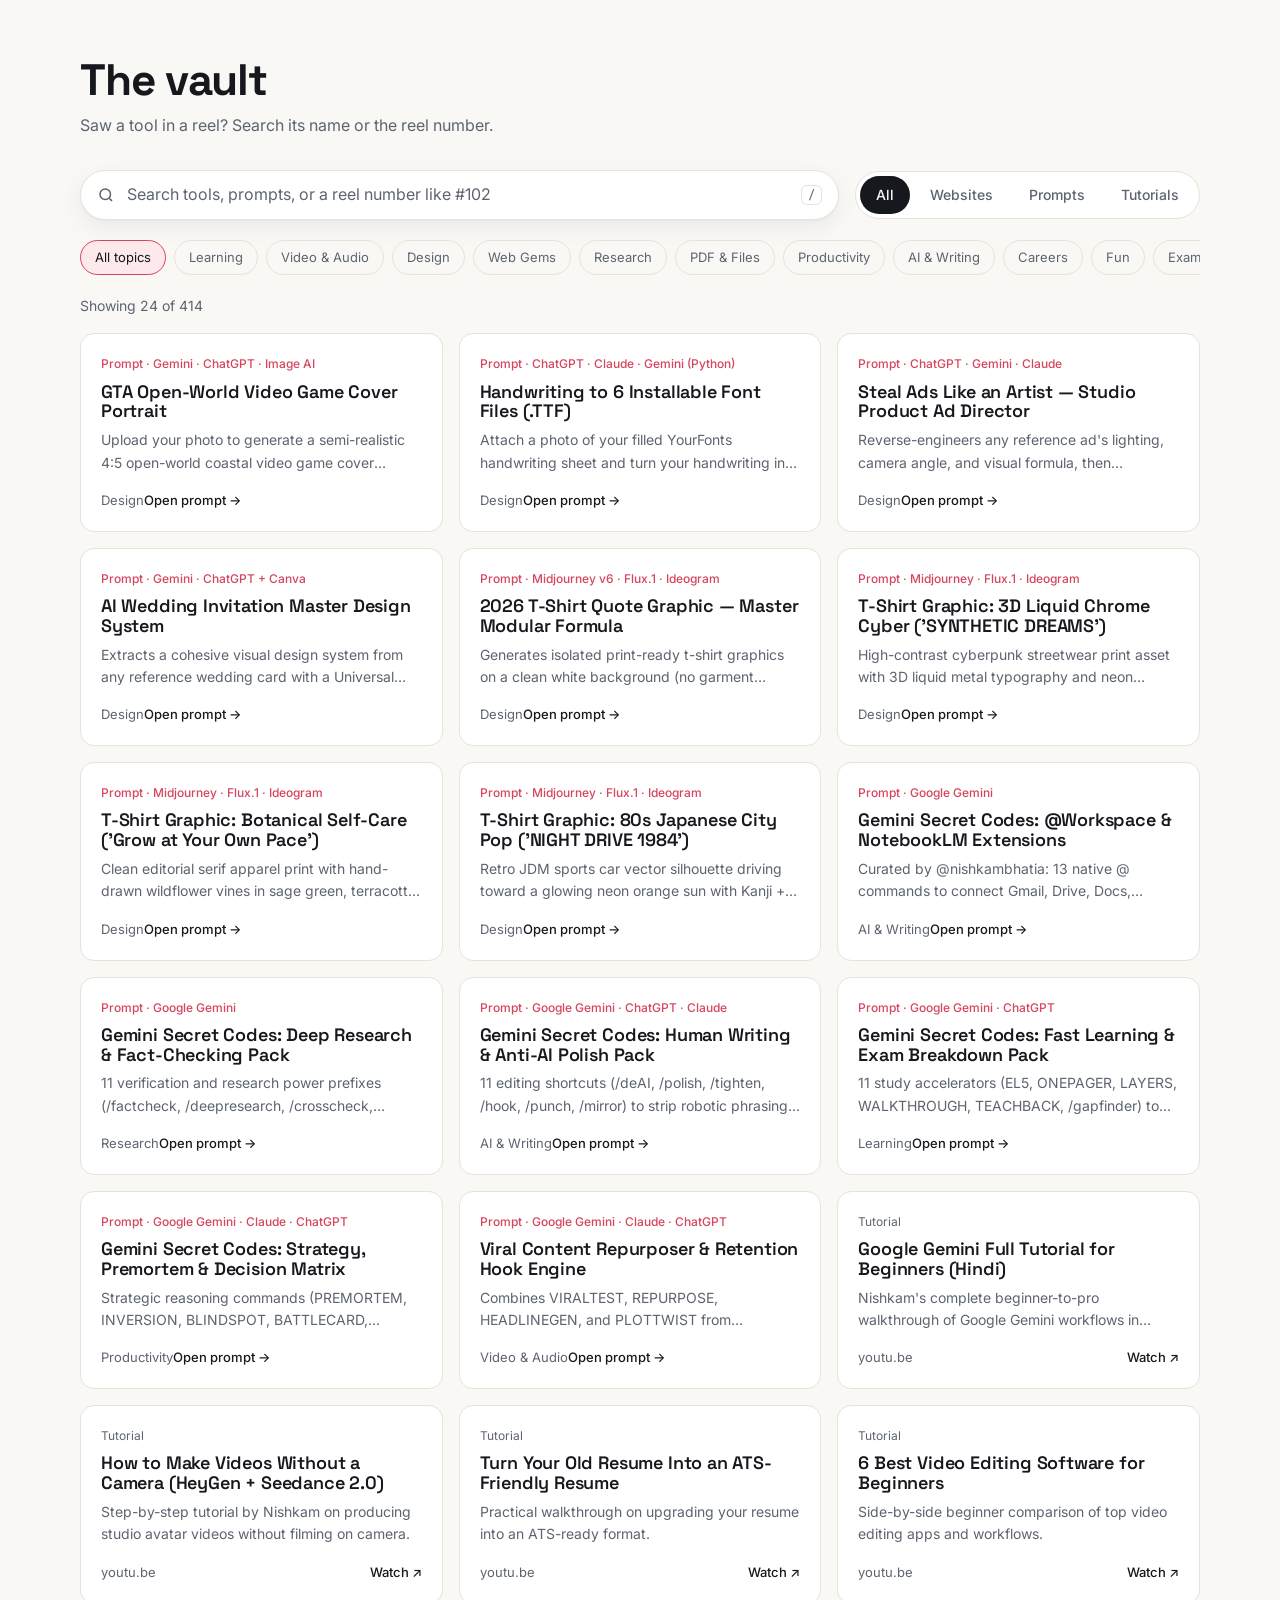
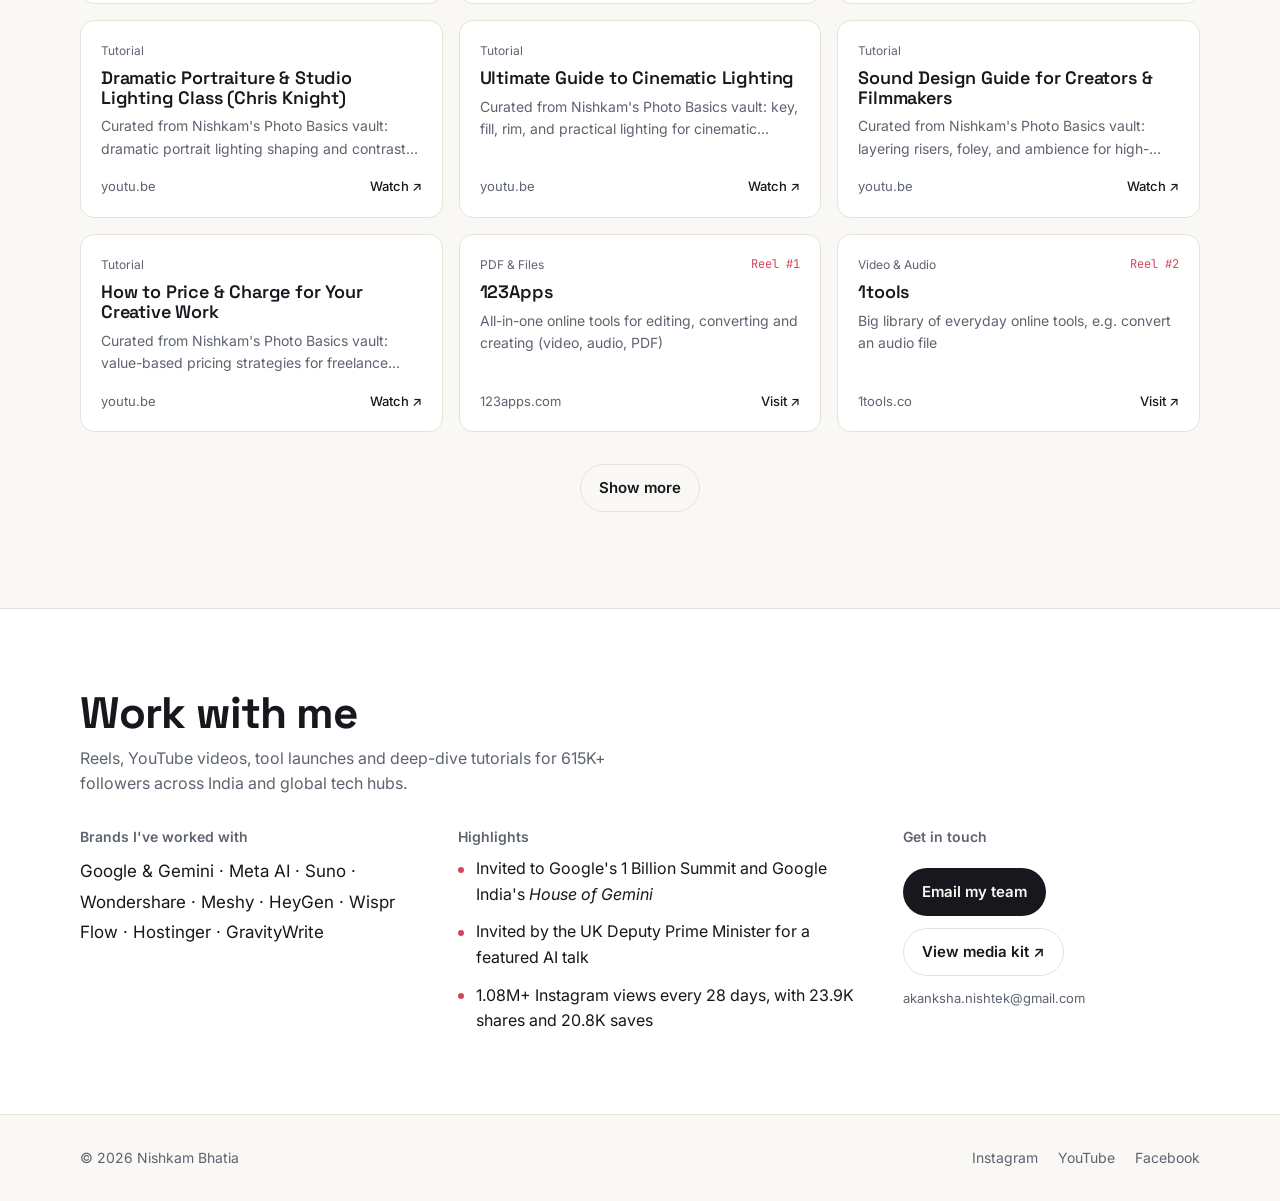
==== commit 26d6b2f3: "About link, mobile nav, share previews, robots.txt and sitemap" ====
--- a/index.html
+++ b/index.html
@@ -15,7 +15,15 @@
   <meta name="description" content="Every AI tool, website and prompt Nishkam Bhatia (@nishkambhatia, Nishtek AI) shares — in one searchable place." />
   <meta property="og:title" content="Nishkam Bhatia — AI Tools, Prompts &amp; Websites" />
   <meta property="og:description" content="Every AI tool, website and prompt from my reels, in one searchable place." />
-  <meta property="og:image" content="assets/portrait-light.webp" />
+  <meta property="og:image" content="https://nishtek.in/assets/portrait-light.webp" />
+  <meta property="og:url" content="https://nishtek.in/" />
+  <meta property="og:type" content="website" />
+  <meta property="og:site_name" content="Nishtek AI" />
+  <meta name="twitter:card" content="summary_large_image" />
+  <meta name="twitter:title" content="Nishkam Bhatia — AI Tools, Prompts &amp; Websites" />
+  <meta name="twitter:description" content="Every AI tool, website and prompt from my reels, in one searchable place." />
+  <meta name="twitter:image" content="https://nishtek.in/assets/portrait-light.webp" />
+  <link rel="canonical" href="https://nishtek.in/" />
   <meta name="theme-color" content="#faf8f5" />
   <link rel="icon" href="data:image/svg+xml,<svg xmlns='http://www.w3.org/2000/svg' viewBox='0 0 64 64'><rect width='64' height='64' rx='16' fill='%2316181d'/><text x='50%' y='54%' text-anchor='middle' dominant-baseline='middle' font-family='Arial' font-weight='700' font-size='26' fill='white'>NB</text></svg>" />
   <link rel="preconnect" href="https://fonts.googleapis.com" />
@@ -24,7 +32,7 @@
   <script>
     try { var t = localStorage.getItem('nb_theme'); if (t) document.documentElement.dataset.theme = t; } catch (e) {}
   </script>
-  <link rel="stylesheet" href="styles.css?v=20261121" />
+  <link rel="stylesheet" href="styles.css?v=20261121b" />
 </head>
 <body>
   <a class="skip" href="#vault">Skip to the vault</a>
@@ -33,9 +41,10 @@
     <div class="wrap header-row">
       <a href="#top" class="brand">Nishkam Bhatia</a>
       <nav class="nav" aria-label="Main">
-        <a href="#projects">Projects</a>
+        <a href="#projects">Tools</a>
         <a href="#vault">Vault</a>
         <a href="#vault" data-jump="prompt">Prompts</a>
+        <a href="about/">About</a>
         <a href="#work">Work with me</a>
       </nav>
       <button type="button" id="themeBtn" class="icon-btn" aria-label="Switch light or dark theme">
@@ -57,7 +66,7 @@
         </p>
         <div class="cta-row">
           <a class="btn btn-primary" href="#vault">Browse the vault</a>
-          <a class="btn btn-ghost" href="#work">Work with me</a>
+          <a class="btn btn-ghost" href="about/">About me</a>
         </div>
         <dl class="stats">
           <div><dt>Instagram</dt><dd>522K+</dd></div>
@@ -185,8 +194,8 @@
 
   <div id="toast" class="toast" role="status" aria-live="polite"></div>
 
-  <script src="assets/vault.js?v=20261121"></script>
-  <script src="assets/projects.js?v=20261121"></script>
-  <script src="app.js?v=20261121"></script>
+  <script src="assets/vault.js?v=20261121b"></script>
+  <script src="assets/projects.js?v=20261121b"></script>
+  <script src="app.js?v=20261121b"></script>
 </body>
 </html>
--- a/styles.css
+++ b/styles.css
@@ -279,3 +279,41 @@
 .project-cta { margin-top: auto; }
 @media (max-width: 960px) { .project-list { grid-template-columns: repeat(2, minmax(0, 1fr)); } }
 @media (max-width: 600px) { .project-list { grid-template-columns: 1fr; } }
+
+/* ---------- Mobile nav: keep links visible on phones ---------- */
+@media (max-width: 600px) {
+  html { scroll-padding-top: 108px; }
+  .header-row { height: auto; flex-wrap: wrap; row-gap: 4px; padding-block: 10px 6px; }
+  .nav { display: flex; order: 3; width: 100%; margin-left: 0; gap: 20px; font-size: 14px;
+         overflow-x: auto; white-space: nowrap; scrollbar-width: none; padding-bottom: 4px; }
+  .nav::-webkit-scrollbar { display: none; }
+  #themeBtn { margin-left: auto; }
+}
+.nav a[aria-current="page"] { color: var(--ink); font-weight: 600; }
+
+/* ---------- About page ---------- */
+.about-sec { padding-block: 64px; border-top: 1px solid var(--line); }
+.about-sec .section-head { margin-bottom: 28px; }
+.about-sec a:not(.btn) { color: var(--accent); }
+.about-split { display: grid; grid-template-columns: 1fr 1.6fr; gap: 48px; align-items: start; }
+.timeline { list-style: none; margin: 0; padding: 0 0 0 24px; border-left: 2px solid var(--line); display: grid; gap: 28px; }
+.timeline li { position: relative; }
+.timeline li::before { content: ""; position: absolute; left: -32px; top: 6px; width: 12px; height: 12px; border-radius: 50%; background: var(--accent); box-shadow: 0 0 0 4px var(--bg); }
+.timeline h3 { font-size: 20px; margin-bottom: 6px; }
+.timeline p { color: var(--muted); }
+.cards3 { display: grid; grid-template-columns: repeat(3, minmax(0, 1fr)); gap: 20px; }
+.about-card { background: var(--surface); border: 1px solid var(--line); border-radius: 20px; padding: 24px; display: grid; gap: 8px; align-content: start; }
+.about-card h3 { font-size: 20px; }
+.about-card p { color: var(--muted); }
+.hl-list { list-style: none; margin: 0; padding: 0; display: grid; gap: 12px; max-width: 820px; }
+.hl-list li { padding: 14px 18px; background: var(--surface); border: 1px solid var(--line); border-radius: 14px; }
+.about-cta { display: flex; justify-content: space-between; align-items: center; gap: 32px; flex-wrap: wrap; }
+.about-cta > div:first-child { max-width: 640px; display: grid; gap: 10px; }
+@media (max-width: 960px) {
+  .about-split { grid-template-columns: 1fr; gap: 8px; }
+  .cards3 { grid-template-columns: repeat(2, minmax(0, 1fr)); }
+}
+@media (max-width: 600px) {
+  .cards3 { grid-template-columns: 1fr; }
+  .about-sec { padding-block: 48px; }
+}
